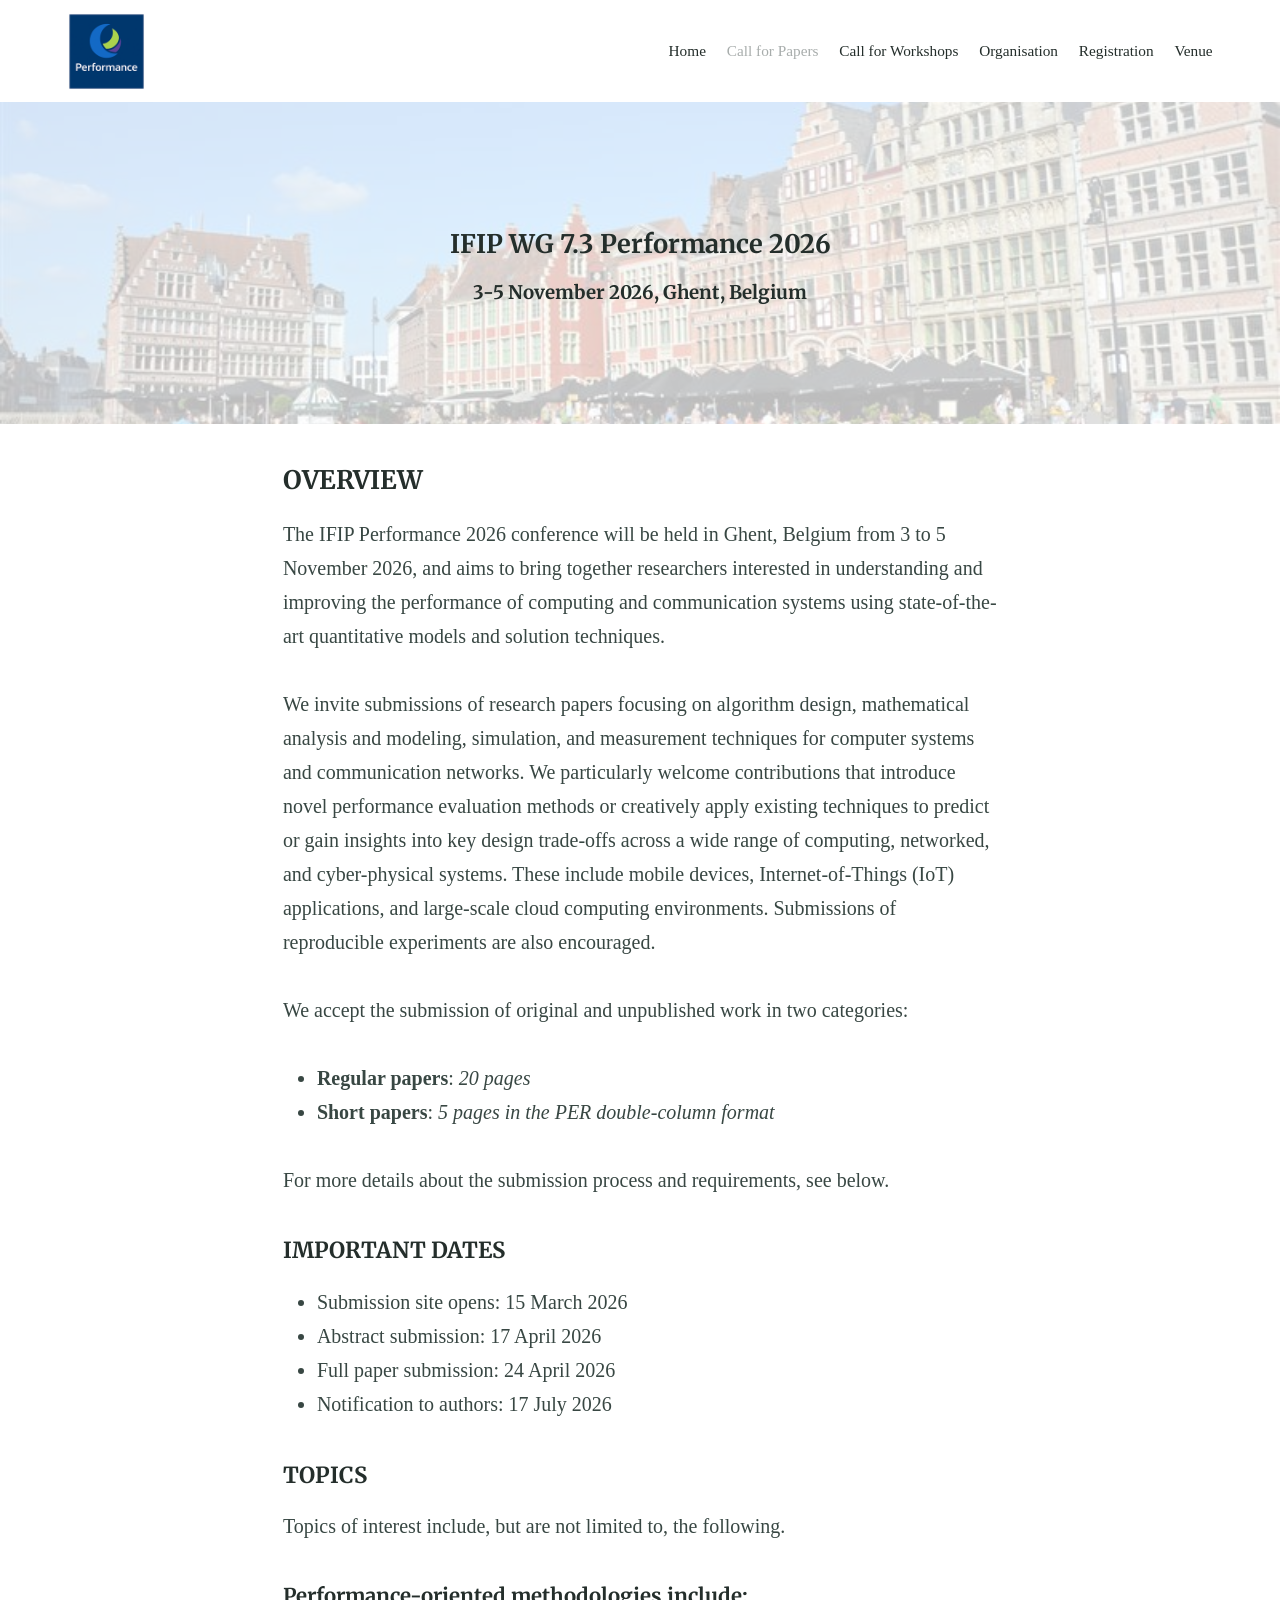
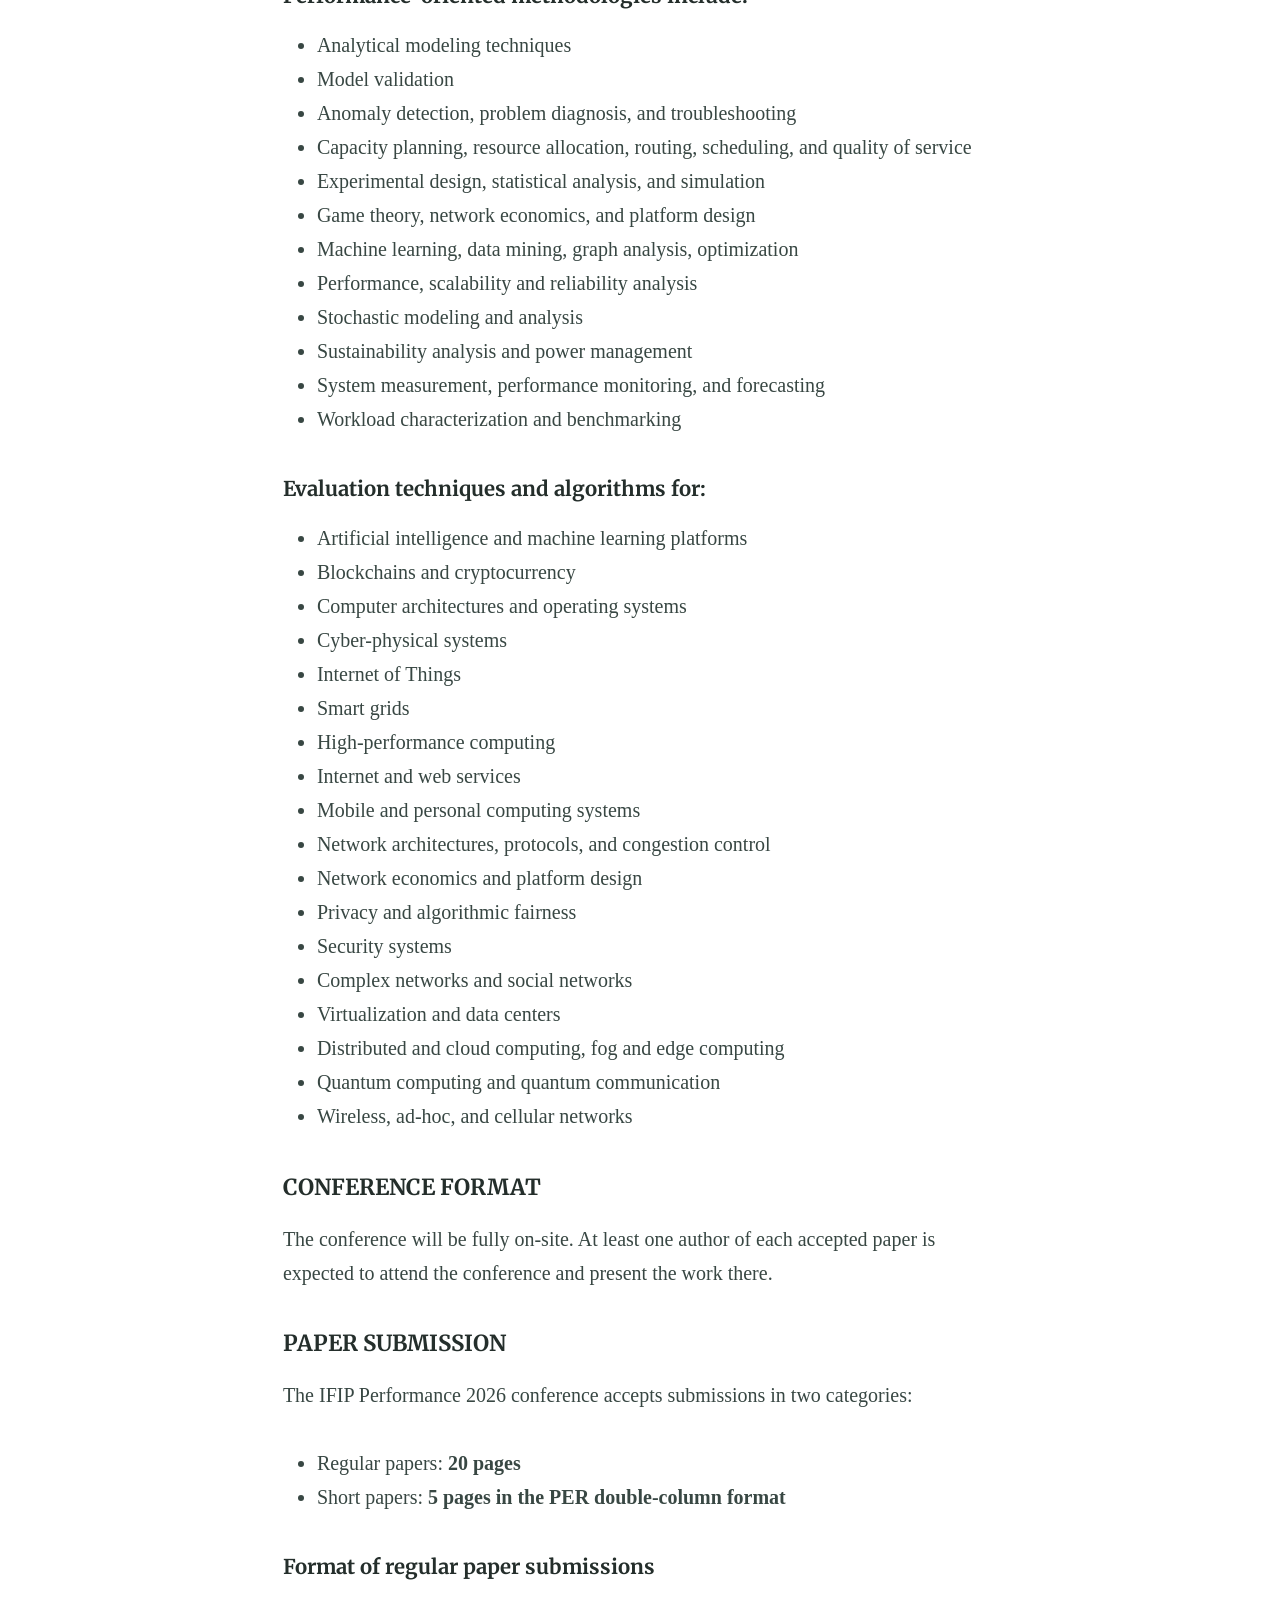
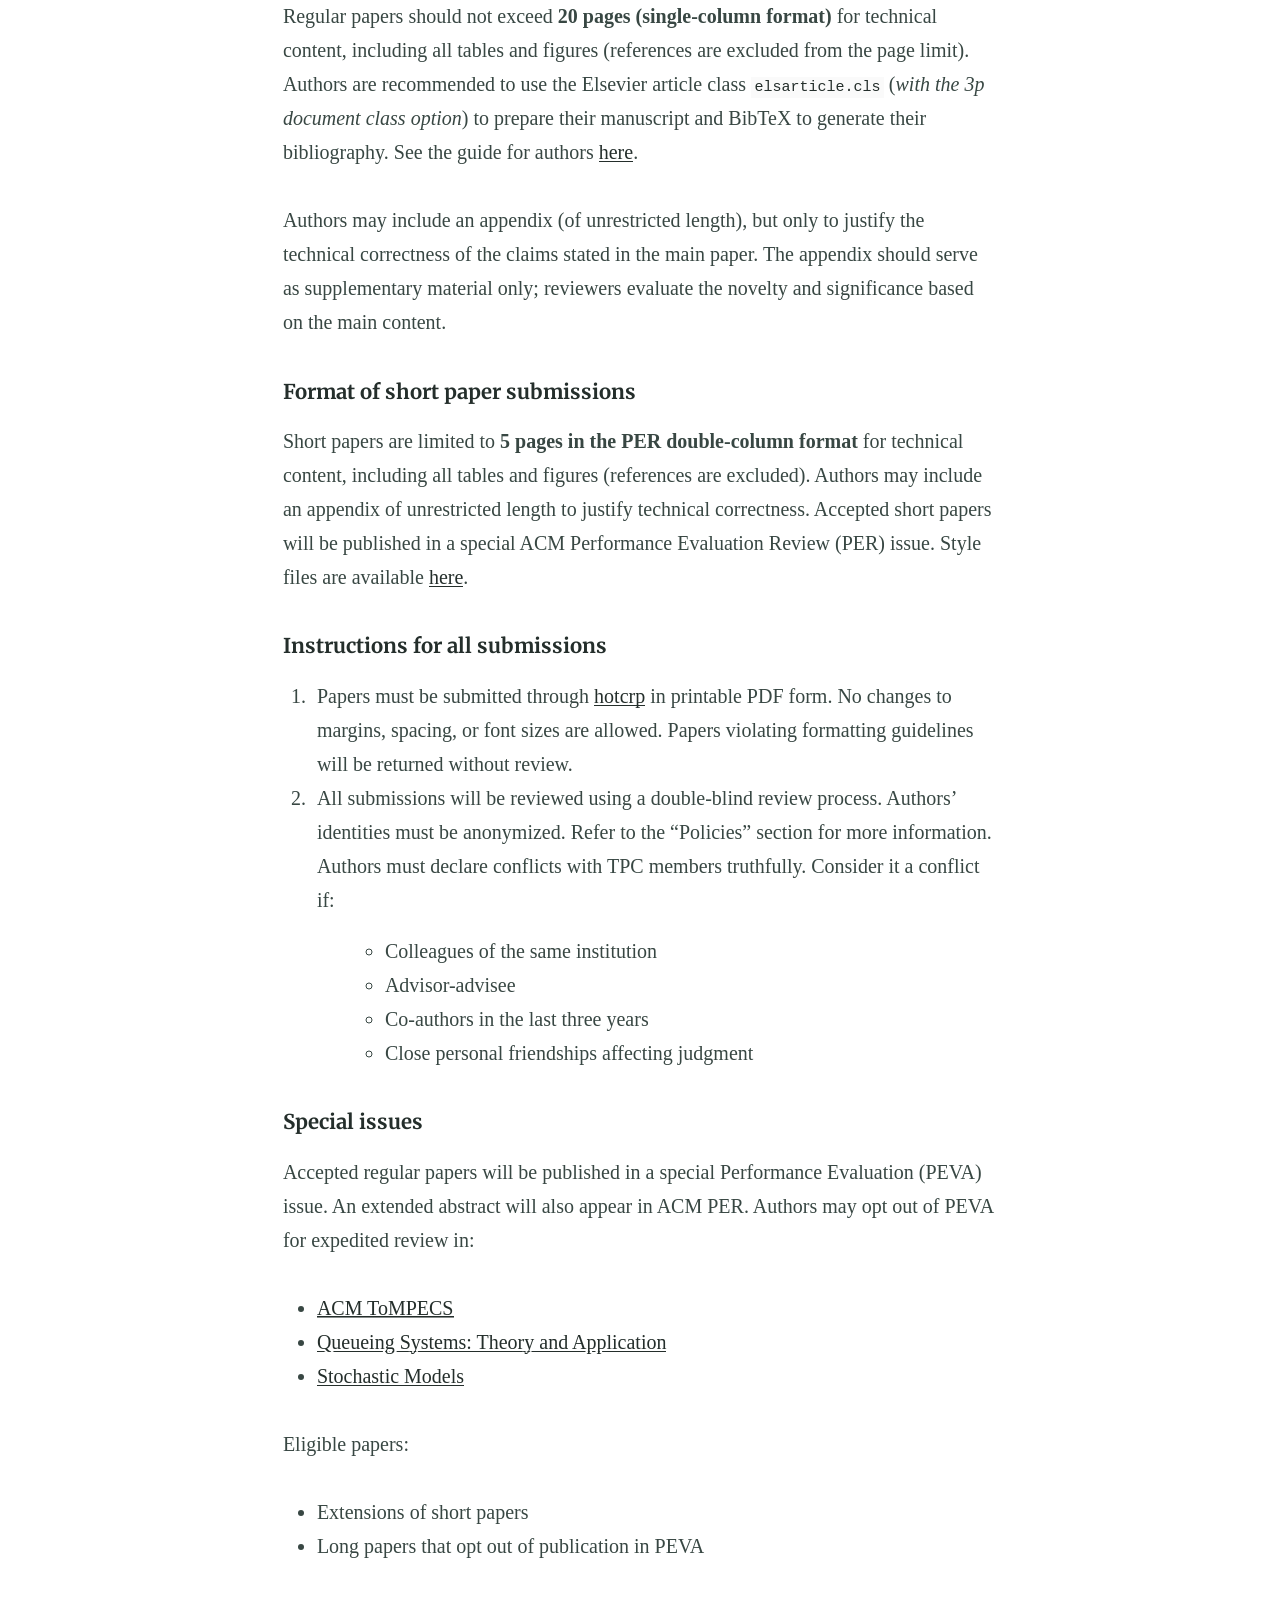
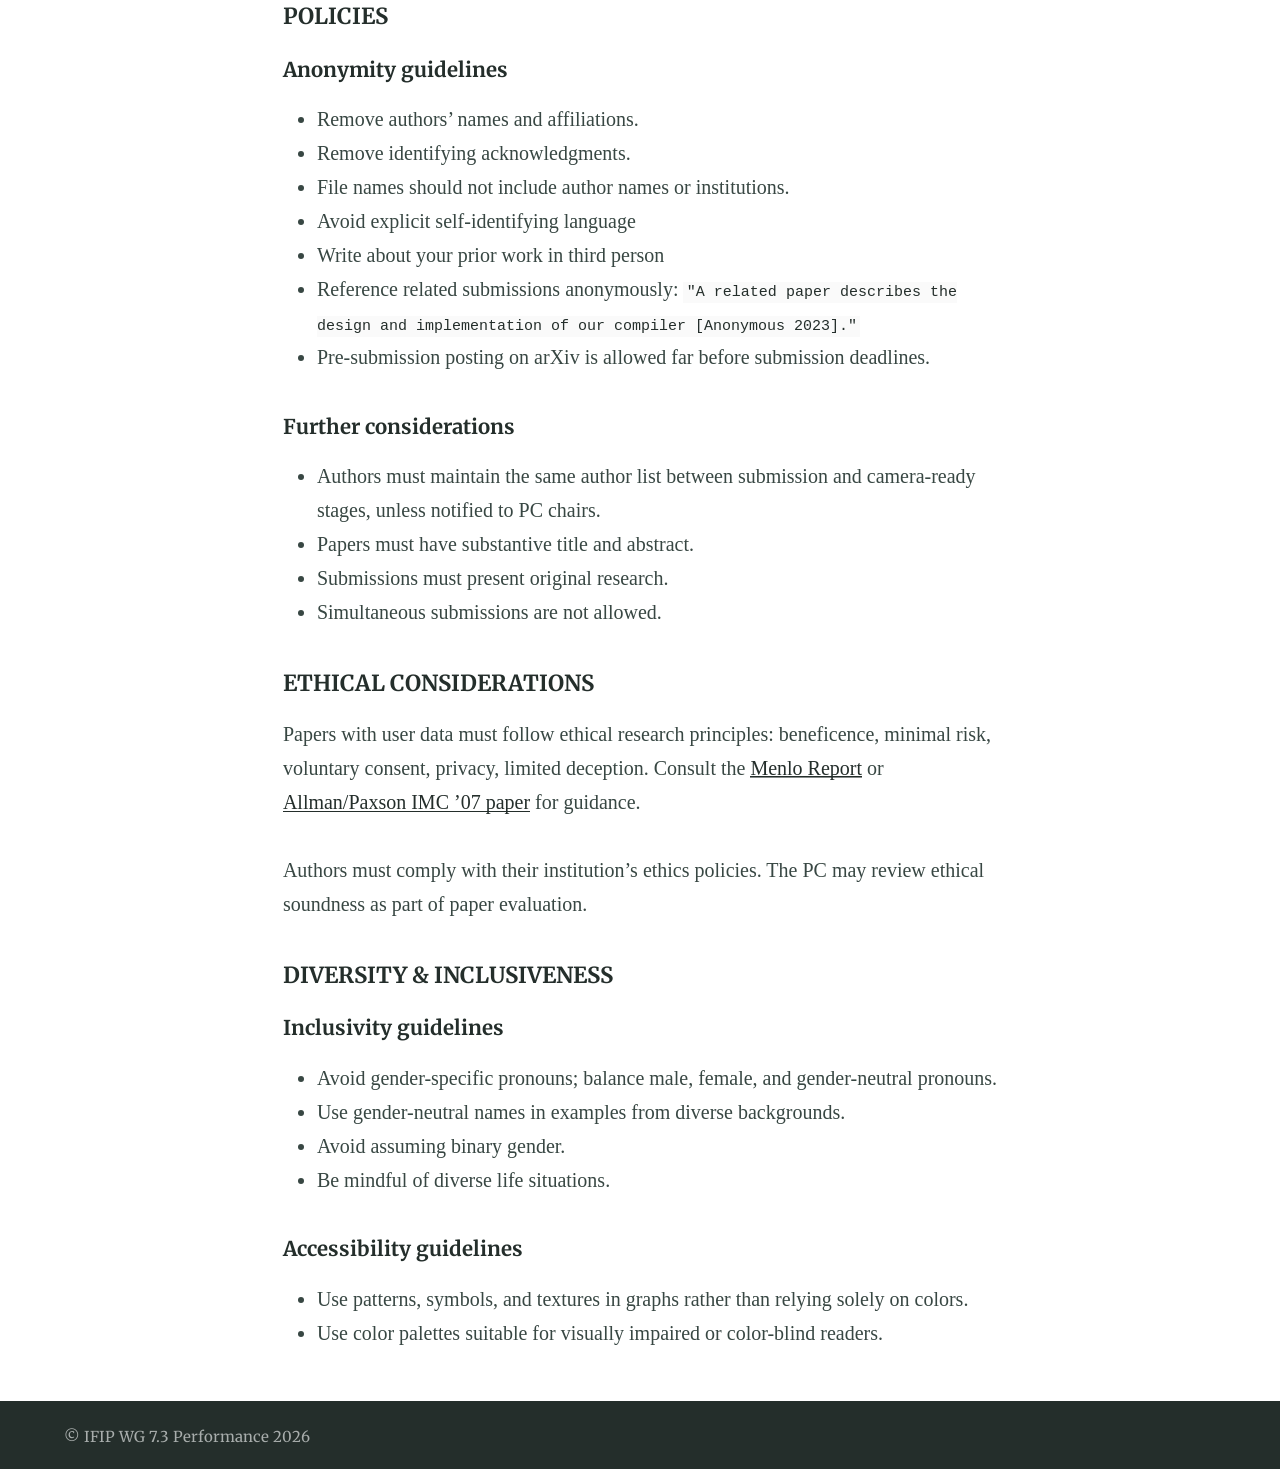
==== call/index.html @ 96c659ed "update" ====
<!DOCTYPE html>
<html lang="en-GB">

<head>
  <meta charset="utf-8">
  <meta name="viewport" content="width=device-width, initial-scale=1">
  <title>Performance 2026</title>
  <meta property="og:title" content="Performance 2026" />
  <meta property="og:locale" content="en-uk" />
  <meta name="description" content="IFIP WG 7.3 Performance is the prime conference for algorithm design, mathematical analysis and modeling, simulation, and measurement techniques for computer systems and communication networks" />
  <meta property="og:description" content="IFIP WG 7.3 Performance is the prime conference for algorithm design, mathematical analysis and modeling, simulation, and measurement techniques for computer systems and communication networks" />
  <link rel="canonical" href="https://performance2026.github.io/" />
  <meta property="og:url" content="https://performance2026.github.io/" />
  <meta property="og:site_name" content="Performance 2026" />
  <meta property="og:image" content='https://performance2026.github.io/icons/performance-512x152.png' />
  <meta property="og:type" content="website" />
  <script type="application/ld+json">
      {
        "@context":"https://schema.org",
        "@type":"WebSite",
        "description":"IFIP WG 7.3 Performance is the prime conference for algorithm design, mathematical analysis and modeling, simulation, and measurement techniques for computer systems and communication networks",
        "headline":"Performance 2026",
        "image":"https:\/\/performance2026.github.io\/icons\/performance-512x152.png",
        "name":"Performance 2026",
        "publisher": {
          "@type":"Organization",
          "logo":{
            "@type":"ImageObject",
            "url":"https:\/\/performance2026.github.io\/icons\/performance-512x152.png"
          }
        },
        "url":"https:\/\/performance2026.github.io\/"
      }
        
    </script>
  <link rel="preconnect" href="https://fonts.gstatic.com" crossorigin />
  <link rel="manifest" href="/manifest.json">
  <meta name="theme-color" content="#242e2b" />
  <link rel="stylesheet" href='https://performance2026.github.io/css/normalize.css'>  
  <link rel="stylesheet" href='https://performance2026.github.io/css/site.css'>
  <link rel="icon" type="image/png" href='https://performance2026.github.io/icons/performance-16x16.png' sizes="16x16">
  <link rel="apple-touch-icon" sizes="16x16" href='https://performance2026.github.io/icons/performance-16x16.png'>
  <link rel="shortcut icon" href='https://performance2026.github.io/icons/performance-512x152.png'>
  <link rel="preload" as="style"
    href="https://fonts.googleapis.com/css2?family=Merriweather:wght@400;700&display=swap" />
  <link href="https://fonts.googleapis.com/css2?family=Merriweather:wght@400;700&display=swap" rel="stylesheet"
    media="print" onload="this.media='all'" />
  <link href='http://fonts.googleapis.com/css?family=Source+Sans+Pro:300|Cantata+One' rel='stylesheet' type='text/css'>  
  <noscript>
    <link href="https://fonts.googleapis.com/css2?family=Merriweather:wght@400;700&display=swap" rel="stylesheet" />
  </noscript>
</head>


<body class="layout-page">
  <header class="header">
    <div class="container">
      <a class="logo" href="/">
        <img src='https://performance2026.github.io/icons/performance-192x192.png' alt="Performance logo" />
      </a>
      <nav class="nav  nav--header">
        <ul class="list  list--nav">
          
          
          
          
          
          <li class="item--nav ">
            <a href="/">Home</a>
          </li>
          
          <li class="item--nav item--current">
            <a href="/call/">Call for Papers</a>
          </li>
          
          <li class="item--nav ">
            <a href="/workshop/">Call for Workshops</a>
          </li>
          
          <li class="item--nav ">
            <a href="/organisation/">Organisation</a>
          </li>
          
          <li class="item--nav ">
            <a href="/registration/">Registration</a>
          </li>
          
          <li class="item--nav ">
            <a href="/venue/">Venue</a>
          </li>
          
        </ul>
        <button class="button  button--nav" aria-label="Menu toggle">
          <svg width="16" height="16" class="icon  icon--nav" role="img" alt="Menu">
            <title>Menu</title>
            <use xlink:href="#nav" fill="currentColor"></use>
          </svg>
        </button>
      </nav>




      <script type="text/javascript">
        
        const navList = document.querySelector('.header .list--nav')
        const button = document.querySelector('.header .button--nav')
        
        const collapseNav = () => {
          if (document.body.clientWidth < 640) {
            navList.style.setProperty('--listHeight', `-${navList.offsetHeight}px`)
          } else {
            navList.removeAttribute('style')
          }
          button.onclick = () => {
            navList.style.setProperty('transition', `margin .1s`)
            if (navList.style.getPropertyValue('--listHeight')) {
              navList.style.removeProperty('--listHeight')
            } else {
              navList.style.setProperty('--listHeight', `-${navList.offsetHeight}px`)
            }
          }
        }
        collapseNav()
        
        window.addEventListener('resize', () => {
          collapseNav()
        })
      </script>

    </div>






    <div class="feature" style='background-image: url(https://performance2026.github.io/img/graslei2.jpg)'>
      <div class="container  typeset">
        <h1>IFIP WG 7.3 Performance 2026 </h1>
        <h4>  3-5 November 2026, Ghent, Belgium</h4>

      </div>
    </div>



  </header>


  <main class="main  container">

    <article class="article  article--page  content  typeset">

      
  <h1 id="overview">OVERVIEW</h1>
<p>The IFIP Performance 2026 conference will be held in Ghent, Belgium from 3 to 5 November 2026, and aims to bring together researchers interested in understanding and improving the performance of computing and communication systems using state-of-the-art quantitative models and solution techniques.</p>
<p>We invite submissions of research papers focusing on algorithm design, mathematical analysis and modeling, simulation, and measurement techniques for computer systems and communication networks. We particularly welcome contributions that introduce novel performance evaluation methods or creatively apply existing techniques to predict or gain insights into key design trade-offs across a wide range of computing, networked, and cyber-physical systems. These include mobile devices, Internet-of-Things (IoT) applications, and large-scale cloud computing environments. Submissions of reproducible experiments are also encouraged.</p>
<p>We accept the submission of original and unpublished work in two categories:</p>
<ul>
<li><strong>Regular papers</strong>: <em>20 pages</em></li>
<li><strong>Short papers</strong>: <em>5 pages in the PER double-column format</em></li>
</ul>
<p>For more details about the submission process and requirements, see below.</p>
<h2 id="important-dates">IMPORTANT DATES</h2>
<ul>
<li>Submission site opens: 15 March 2026</li>
<li>Abstract submission: 17 April 2026</li>
<li>Full paper submission: 24 April 2026</li>
<li>Notification to authors: 17 July 2026</li>
</ul>
<h2 id="topics">TOPICS</h2>
<p>Topics of interest include, but are not limited to, the following.</p>
<h3 id="performance-oriented-methodologies-include">Performance-oriented methodologies include:</h3>
<ul>
<li>Analytical modeling techniques</li>
<li>Model validation</li>
<li>Anomaly detection, problem diagnosis, and troubleshooting</li>
<li>Capacity planning, resource allocation, routing, scheduling, and quality of service</li>
<li>Experimental design, statistical analysis, and simulation</li>
<li>Game theory, network economics, and platform design</li>
<li>Machine learning, data mining, graph analysis, optimization</li>
<li>Performance, scalability and reliability analysis</li>
<li>Stochastic modeling and analysis</li>
<li>Sustainability analysis and power management</li>
<li>System measurement, performance monitoring, and forecasting</li>
<li>Workload characterization and benchmarking</li>
</ul>
<h3 id="evaluation-techniques-and-algorithms-for">Evaluation techniques and algorithms for:</h3>
<ul>
<li>Artificial intelligence and machine learning platforms</li>
<li>Blockchains and cryptocurrency</li>
<li>Computer architectures and operating systems</li>
<li>Cyber-physical systems</li>
<li>Internet of Things</li>
<li>Smart grids</li>
<li>High-performance computing</li>
<li>Internet and web services</li>
<li>Mobile and personal computing systems</li>
<li>Network architectures, protocols, and congestion control</li>
<li>Network economics and platform design</li>
<li>Privacy and algorithmic fairness</li>
<li>Security systems</li>
<li>Complex networks and social networks</li>
<li>Virtualization and data centers</li>
<li>Distributed and cloud computing, fog and edge computing</li>
<li>Quantum computing and quantum communication</li>
<li>Wireless, ad-hoc, and cellular networks</li>
</ul>
<h2 id="conference-format">CONFERENCE FORMAT</h2>
<p>The conference will be fully on-site. At least one author of each accepted paper is expected to attend the conference and present the work there.</p>
<h2 id="paper-submission">PAPER SUBMISSION</h2>
<p>The IFIP Performance 2026 conference accepts submissions in two categories:</p>
<ul>
<li>Regular papers: <strong>20 pages</strong></li>
<li>Short papers: <strong>5 pages in the PER double-column format</strong></li>
</ul>
<h3 id="format-of-regular-paper-submissions">Format of regular paper submissions</h3>
<p>Regular papers should not exceed <strong>20 pages (single-column format)</strong> for technical content, including all tables and figures (references are excluded from the page limit). Authors are recommended to use the Elsevier article class <code>elsarticle.cls</code> (<em>with the 3p document class option</em>) to prepare their manuscript and BibTeX to generate their bibliography. See the guide for authors <a href="https://www.elsevier.com/researcher/author/policies-and-guidelines/latex-instructions">here</a>.</p>
<p>Authors may include an appendix (of unrestricted length), but only to justify the technical correctness of the claims stated in the main paper. The appendix should serve as supplementary material only; reviewers evaluate the novelty and significance based on the main content.</p>
<h3 id="format-of-short-paper-submissions">Format of short paper submissions</h3>
<p>Short papers are limited to <strong>5 pages in the  PER double-column format</strong> for technical content, including all tables and figures (references are excluded). Authors may include an appendix of unrestricted length to justify technical correctness. Accepted short papers will be published in a special ACM Performance Evaluation Review (PER) issue. Style files are available <a href="https://drive.google.com/file/d/1lnVMUWGfowyNFfPBKDev4hNnFmGjAZr3/view?usp=sharing">here</a>.</p>
<h3 id="instructions-for-all-submissions">Instructions for all submissions</h3>
<ol>
<li>
<p>Papers must be submitted through <a href="https://performance2026.hotcrp.com">hotcrp</a> in printable PDF form. No changes to margins, spacing, or font sizes are allowed. Papers violating formatting guidelines will be returned without review.</p>
</li>
<li>
<p>All submissions will be reviewed using a double-blind review process. Authors’ identities must be anonymized. Refer to the “Policies” section for more information.</p>
<p>Authors must declare conflicts with TPC members truthfully. Consider it a conflict if:</p>
<ul>
<li>Colleagues of the same institution</li>
<li>Advisor-advisee</li>
<li>Co-authors in the last three years</li>
<li>Close personal friendships affecting judgment</li>
</ul>
</li>
</ol>
<h3 id="special-issues">Special issues</h3>
<p>Accepted regular papers will be published in a special Performance Evaluation (PEVA) issue. An extended abstract will also appear in ACM PER. Authors may opt out of PEVA for expedited review in:</p>
<ul>
<li><a href="https://tompecs.acm.org/">ACM ToMPECS</a></li>
<li><a href="https://link.springer.com/journal/11134">Queueing Systems: Theory and Application</a></li>
<li><a href="https://www.tandfonline.com/toc/lstm20/current">Stochastic Models</a></li>
</ul>
<p>Eligible papers:</p>
<ul>
<li>Extensions of short papers</li>
<li>Long papers that opt out of publication in PEVA</li>
</ul>
<h2 id="policies">POLICIES</h2>
<h3 id="anonymity-guidelines">Anonymity guidelines</h3>
<ul>
<li>Remove authors’ names and affiliations.</li>
<li>Remove identifying acknowledgments.</li>
<li>File names should not include author names or institutions.</li>
<li>Avoid explicit self-identifying language</li>
<li>Write about your prior work in third person</li>
<li>Reference related submissions anonymously: <code>&quot;A related paper describes the design and implementation of our compiler [Anonymous 2023].&quot;</code></li>
<li>Pre-submission posting on arXiv is allowed far before submission deadlines.</li>
</ul>
<h3 id="further-considerations">Further considerations</h3>
<ul>
<li>Authors must maintain the same author list between submission and camera-ready stages, unless notified to PC chairs.</li>
<li>Papers must have substantive title and abstract.</li>
<li>Submissions must present original research.</li>
<li>Simultaneous submissions are not allowed.</li>
</ul>
<h2 id="ethical-considerations">ETHICAL CONSIDERATIONS</h2>
<p>Papers with user data must follow ethical research principles: beneficence, minimal risk, voluntary consent, privacy, limited deception. Consult the <a href="https://www.caida.org/publications/papers/2012/menlo_report_actual_formatted/">Menlo Report</a> or <a href="http://conferences.sigcomm.org/imc/2007/papers/imc76.pdf">Allman/Paxson IMC ’07 paper</a> for guidance.</p>
<p>Authors must comply with their institution’s ethics policies. The PC may review ethical soundness as part of paper evaluation.</p>
<h2 id="diversity--inclusiveness">DIVERSITY &amp; INCLUSIVENESS</h2>
<h3 id="inclusivity-guidelines">Inclusivity guidelines</h3>
<ul>
<li>Avoid gender-specific pronouns; balance male, female, and gender-neutral pronouns.</li>
<li>Use gender-neutral names in examples from diverse backgrounds.</li>
<li>Avoid assuming binary gender.</li>
<li>Be mindful of diverse life situations.</li>
</ul>
<h3 id="accessibility-guidelines">Accessibility guidelines</h3>
<ul>
<li>Use patterns, symbols, and textures in graphs rather than relying solely on colors.</li>
<li>Use color palettes suitable for visually impaired or color-blind readers.</li>
</ul>



    </article>

  </main>

  <footer class="footer">
    <div class="container">
      <div class="copyright  typeset">
        <small class="small">&copy; IFIP WG 7.3 Performance 2026</small>
      </div>  
    </div>
  </footer>

  <script type="text/javascript">
      (() => {
        const registerServiceWorker = () => {
          if (!navigator.serviceWorker) {
            return;
          }

          navigator.serviceWorker
            .register("https://performance2026.github.io/js/sw.js")
            .then(registration => {
              console.log("Service Worker: registered");
            })
            .catch(err => {
              console.log("Service Worker: registration failed ", err);
            });
        };

        registerServiceWorker();
      })();
  </script>

</body>
<svg>
<symbol id="nav" viewBox="0 0 16 11"><path d="M0 12h16v-2H0v2zm0-5h16V5H0v2zm0-7v2h16V0H0z"/></symbol>
</svg>
</html>
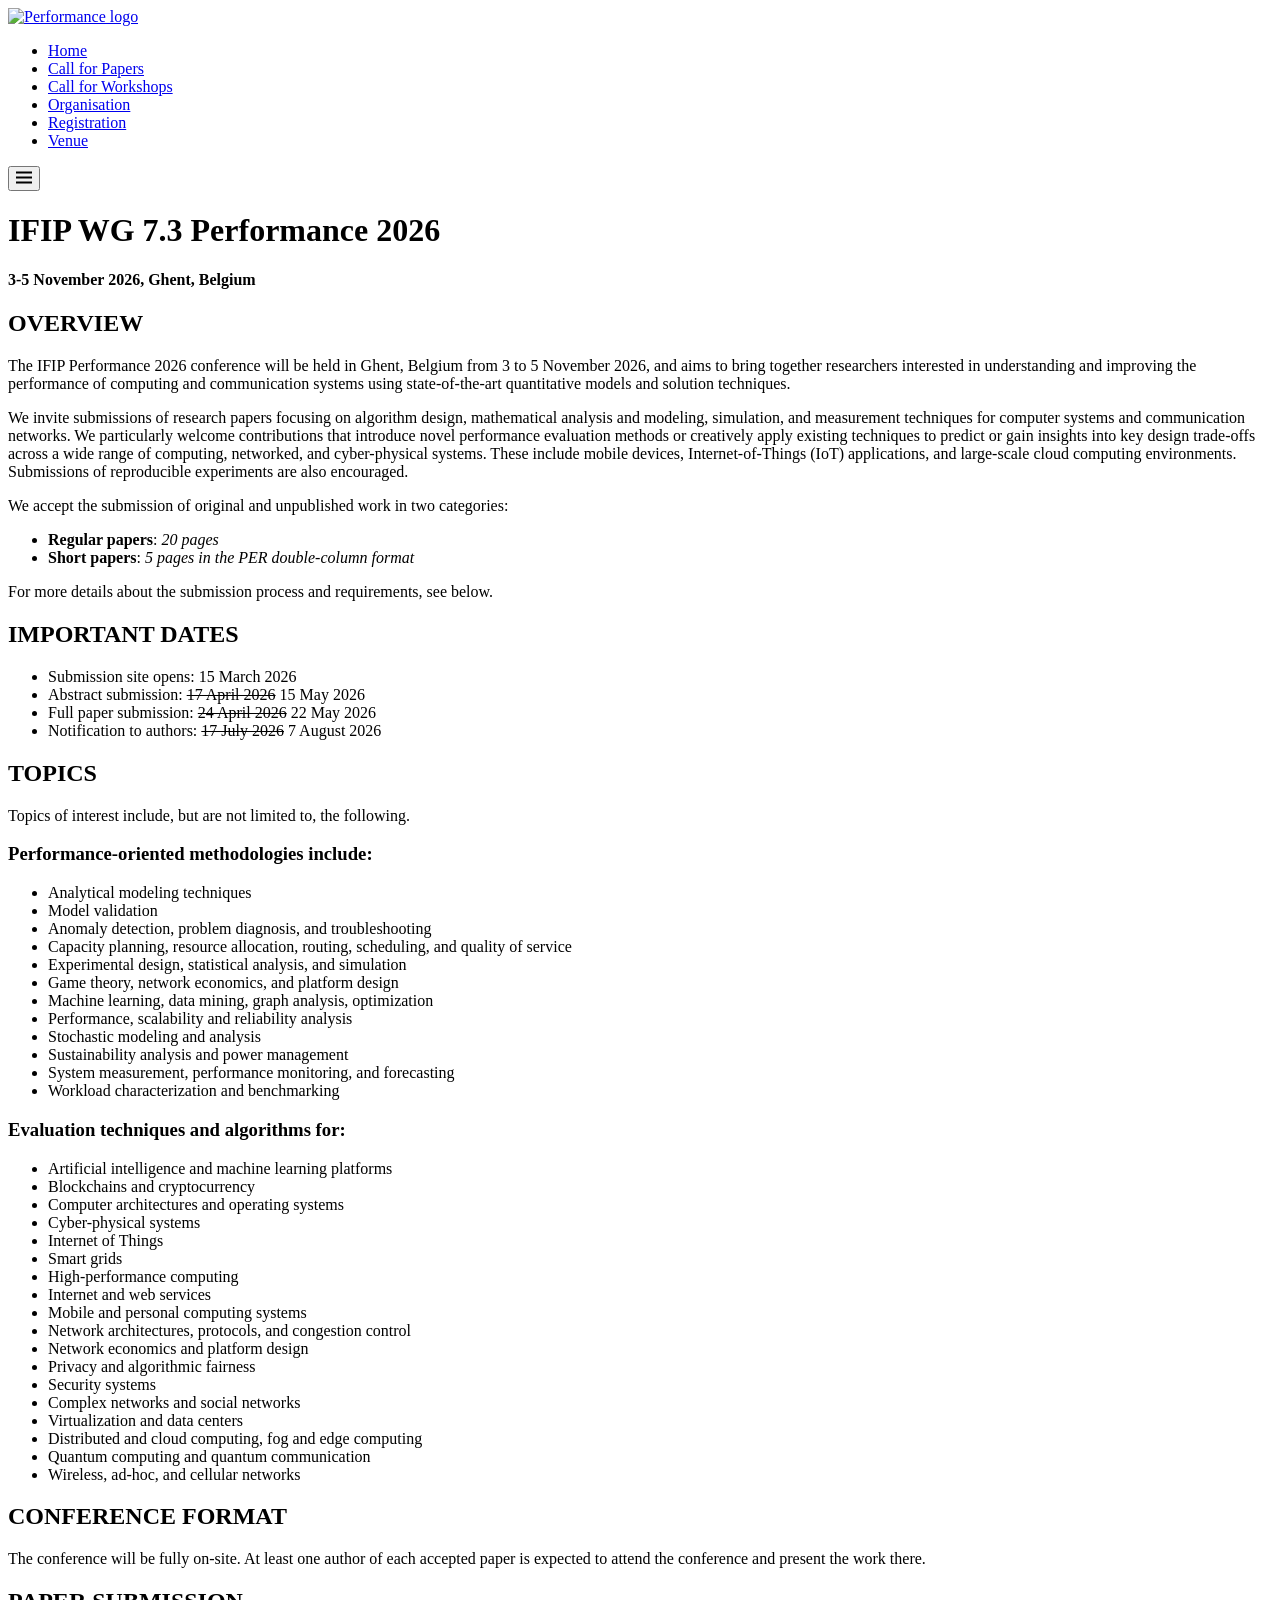
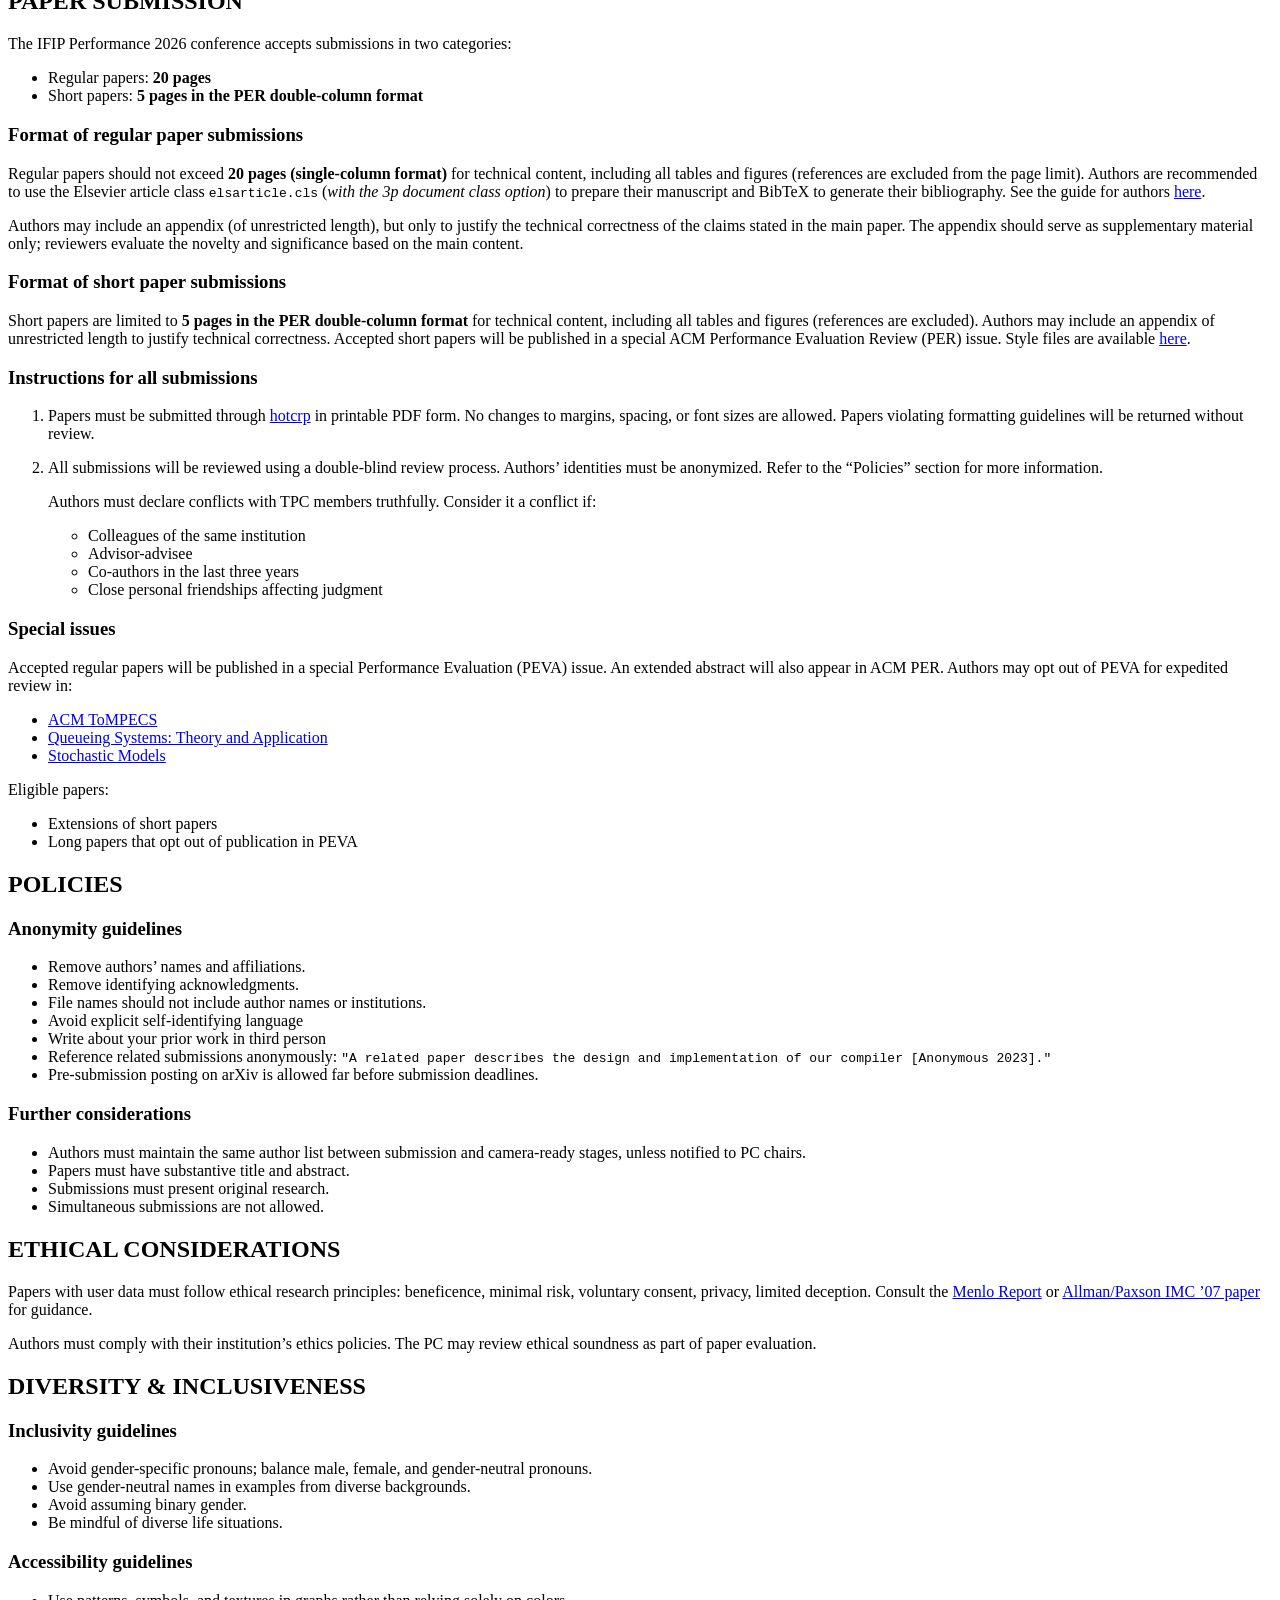
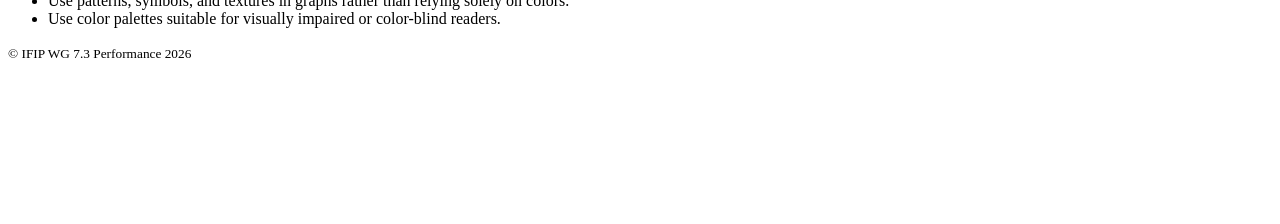
==== commit 08c58f06: "=New deadline" ====
--- a/call/index.html
+++ b/call/index.html
@@ -1,7 +1,7 @@
 <!DOCTYPE html>
 <html lang="en-GB">
 
-<head>
+<head><script src="/livereload.js?mindelay=10&amp;v=2&amp;port=1313&amp;path=livereload" data-no-instant defer></script>
   <meta charset="utf-8">
   <meta name="viewport" content="width=device-width, initial-scale=1">
   <title>Performance 2026</title>
@@ -9,10 +9,10 @@
   <meta property="og:locale" content="en-uk" />
   <meta name="description" content="IFIP WG 7.3 Performance is the prime conference for algorithm design, mathematical analysis and modeling, simulation, and measurement techniques for computer systems and communication networks" />
   <meta property="og:description" content="IFIP WG 7.3 Performance is the prime conference for algorithm design, mathematical analysis and modeling, simulation, and measurement techniques for computer systems and communication networks" />
-  <link rel="canonical" href="https://performance2026.github.io/" />
-  <meta property="og:url" content="https://performance2026.github.io/" />
+  <link rel="canonical" href="http://localhost:1313/" />
+  <meta property="og:url" content="http://localhost:1313/" />
   <meta property="og:site_name" content="Performance 2026" />
-  <meta property="og:image" content='https://performance2026.github.io/icons/performance-512x152.png' />
+  <meta property="og:image" content='http://localhost:1313/icons/performance-512x152.png' />
   <meta property="og:type" content="website" />
   <script type="application/ld+json">
       {
@@ -20,27 +20,27 @@
         "@type":"WebSite",
         "description":"IFIP WG 7.3 Performance is the prime conference for algorithm design, mathematical analysis and modeling, simulation, and measurement techniques for computer systems and communication networks",
         "headline":"Performance 2026",
-        "image":"https:\/\/performance2026.github.io\/icons\/performance-512x152.png",
+        "image":"http:\/\/localhost:1313\/icons\/performance-512x152.png",
         "name":"Performance 2026",
         "publisher": {
           "@type":"Organization",
           "logo":{
             "@type":"ImageObject",
-            "url":"https:\/\/performance2026.github.io\/icons\/performance-512x152.png"
+            "url":"http:\/\/localhost:1313\/icons\/performance-512x152.png"
           }
         },
-        "url":"https:\/\/performance2026.github.io\/"
+        "url":"http:\/\/localhost:1313\/"
       }
         
     </script>
   <link rel="preconnect" href="https://fonts.gstatic.com" crossorigin />
   <link rel="manifest" href="/manifest.json">
   <meta name="theme-color" content="#242e2b" />
-  <link rel="stylesheet" href='https://performance2026.github.io/css/normalize.css'>  
-  <link rel="stylesheet" href='https://performance2026.github.io/css/site.css'>
-  <link rel="icon" type="image/png" href='https://performance2026.github.io/icons/performance-16x16.png' sizes="16x16">
-  <link rel="apple-touch-icon" sizes="16x16" href='https://performance2026.github.io/icons/performance-16x16.png'>
-  <link rel="shortcut icon" href='https://performance2026.github.io/icons/performance-512x152.png'>
+  <link rel="stylesheet" href='http://localhost:1313/css/normalize.css'>  
+  <link rel="stylesheet" href='http://localhost:1313/css/site.css'>
+  <link rel="icon" type="image/png" href='http://localhost:1313/icons/performance-16x16.png' sizes="16x16">
+  <link rel="apple-touch-icon" sizes="16x16" href='http://localhost:1313/icons/performance-16x16.png'>
+  <link rel="shortcut icon" href='http://localhost:1313/icons/performance-512x152.png'>
   <link rel="preload" as="style"
     href="https://fonts.googleapis.com/css2?family=Merriweather:wght@400;700&display=swap" />
   <link href="https://fonts.googleapis.com/css2?family=Merriweather:wght@400;700&display=swap" rel="stylesheet"
@@ -56,7 +56,7 @@
   <header class="header">
     <div class="container">
       <a class="logo" href="/">
-        <img src='https://performance2026.github.io/icons/performance-192x192.png' alt="Performance logo" />
+        <img src='http://localhost:1313/icons/performance-192x192.png' alt="Performance logo" />
       </a>
       <nav class="nav  nav--header">
         <ul class="list  list--nav">
@@ -135,7 +135,7 @@
 
 
 
-    <div class="feature" style='background-image: url(https://performance2026.github.io/img/graslei2.jpg)'>
+    <div class="feature" style='background-image: url(http://localhost:1313/img/graslei2.jpg)'>
       <div class="container  typeset">
         <h1>IFIP WG 7.3 Performance 2026 </h1>
         <h4>  3-5 November 2026, Ghent, Belgium</h4>
@@ -165,9 +165,9 @@
 <h2 id="important-dates">IMPORTANT DATES</h2>
 <ul>
 <li>Submission site opens: 15 March 2026</li>
-<li>Abstract submission: 17 April 2026</li>
-<li>Full paper submission: 24 April 2026</li>
-<li>Notification to authors: 17 July 2026</li>
+<li>Abstract submission: <del>17 April 2026</del> 15 May 2026</li>
+<li>Full paper submission: <del>24 April 2026</del> 22 May 2026</li>
+<li>Notification to authors: <del>17 July 2026</del> 7 August 2026</li>
 </ul>
 <h2 id="topics">TOPICS</h2>
 <p>Topics of interest include, but are not limited to, the following.</p>
@@ -305,7 +305,7 @@
           }
 
           navigator.serviceWorker
-            .register("https://performance2026.github.io/js/sw.js")
+            .register("http://localhost:1313/js/sw.js")
             .then(registration => {
               console.log("Service Worker: registered");
             })
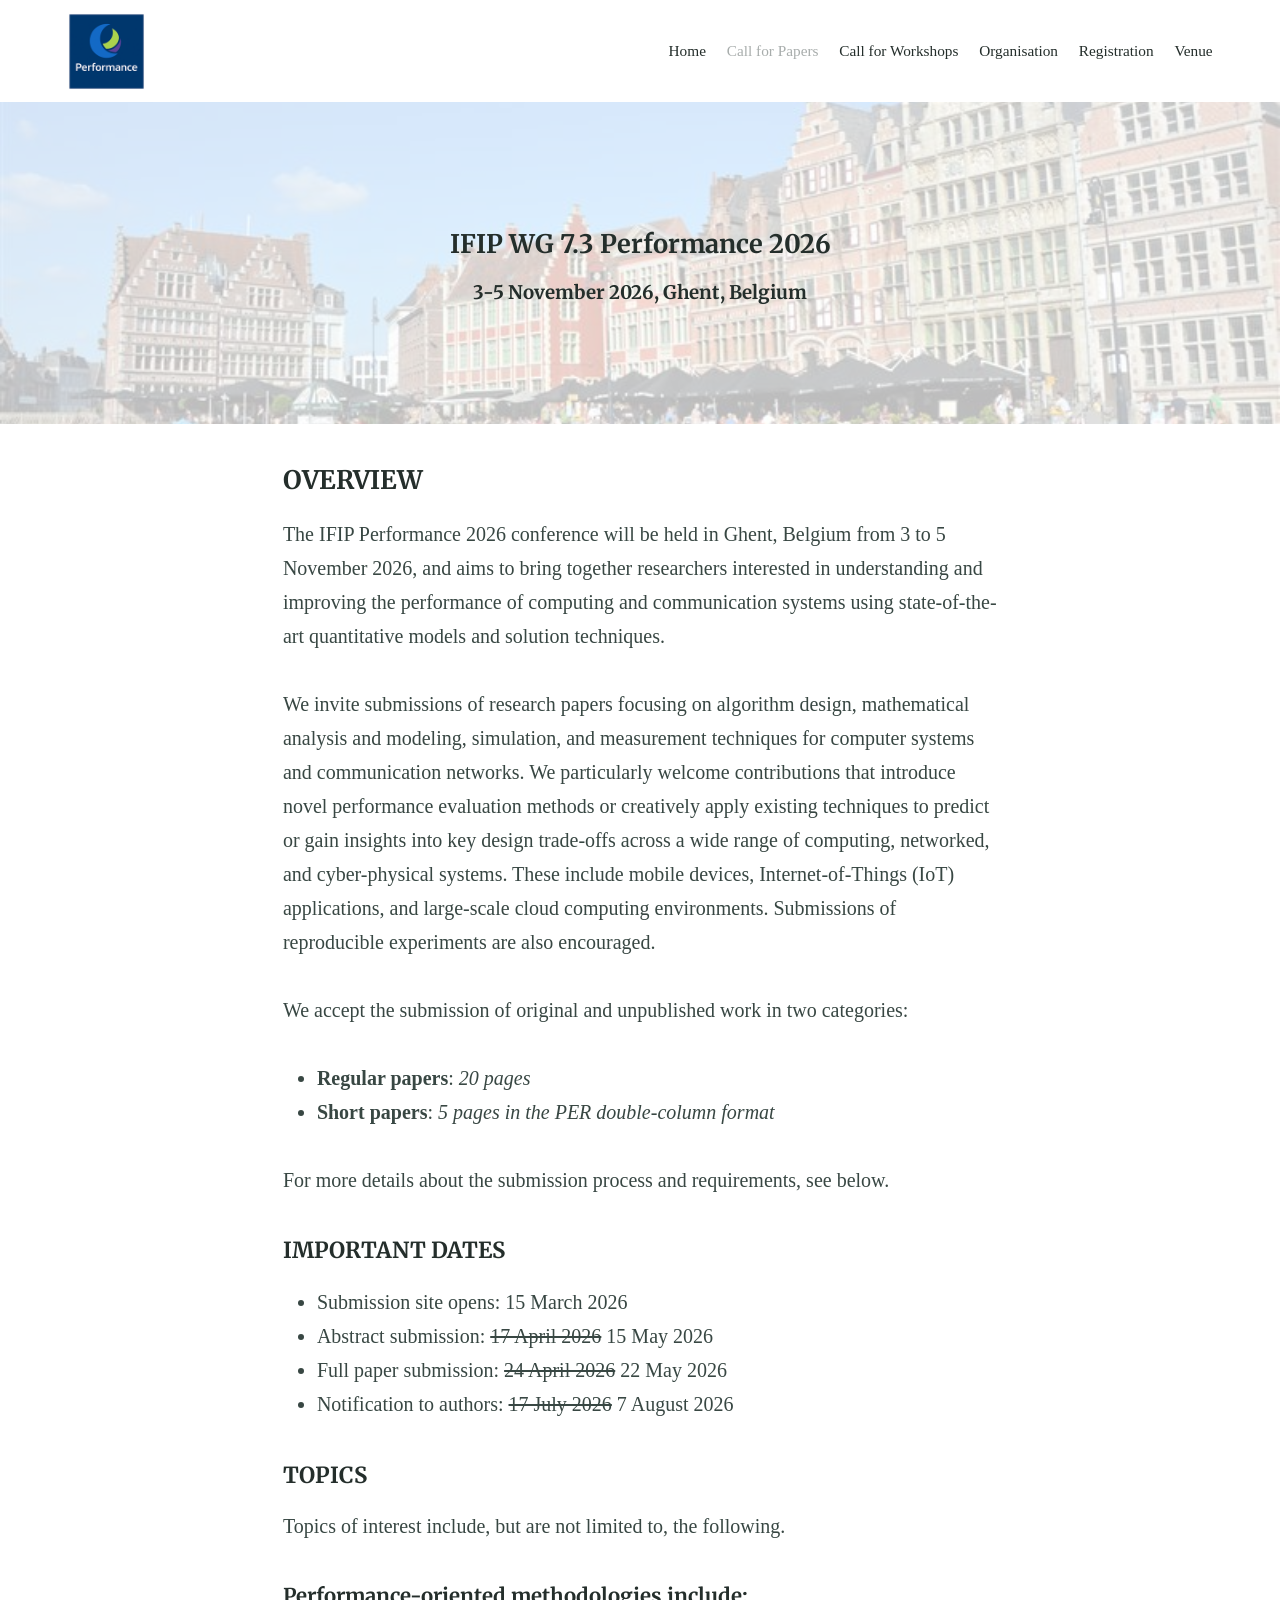
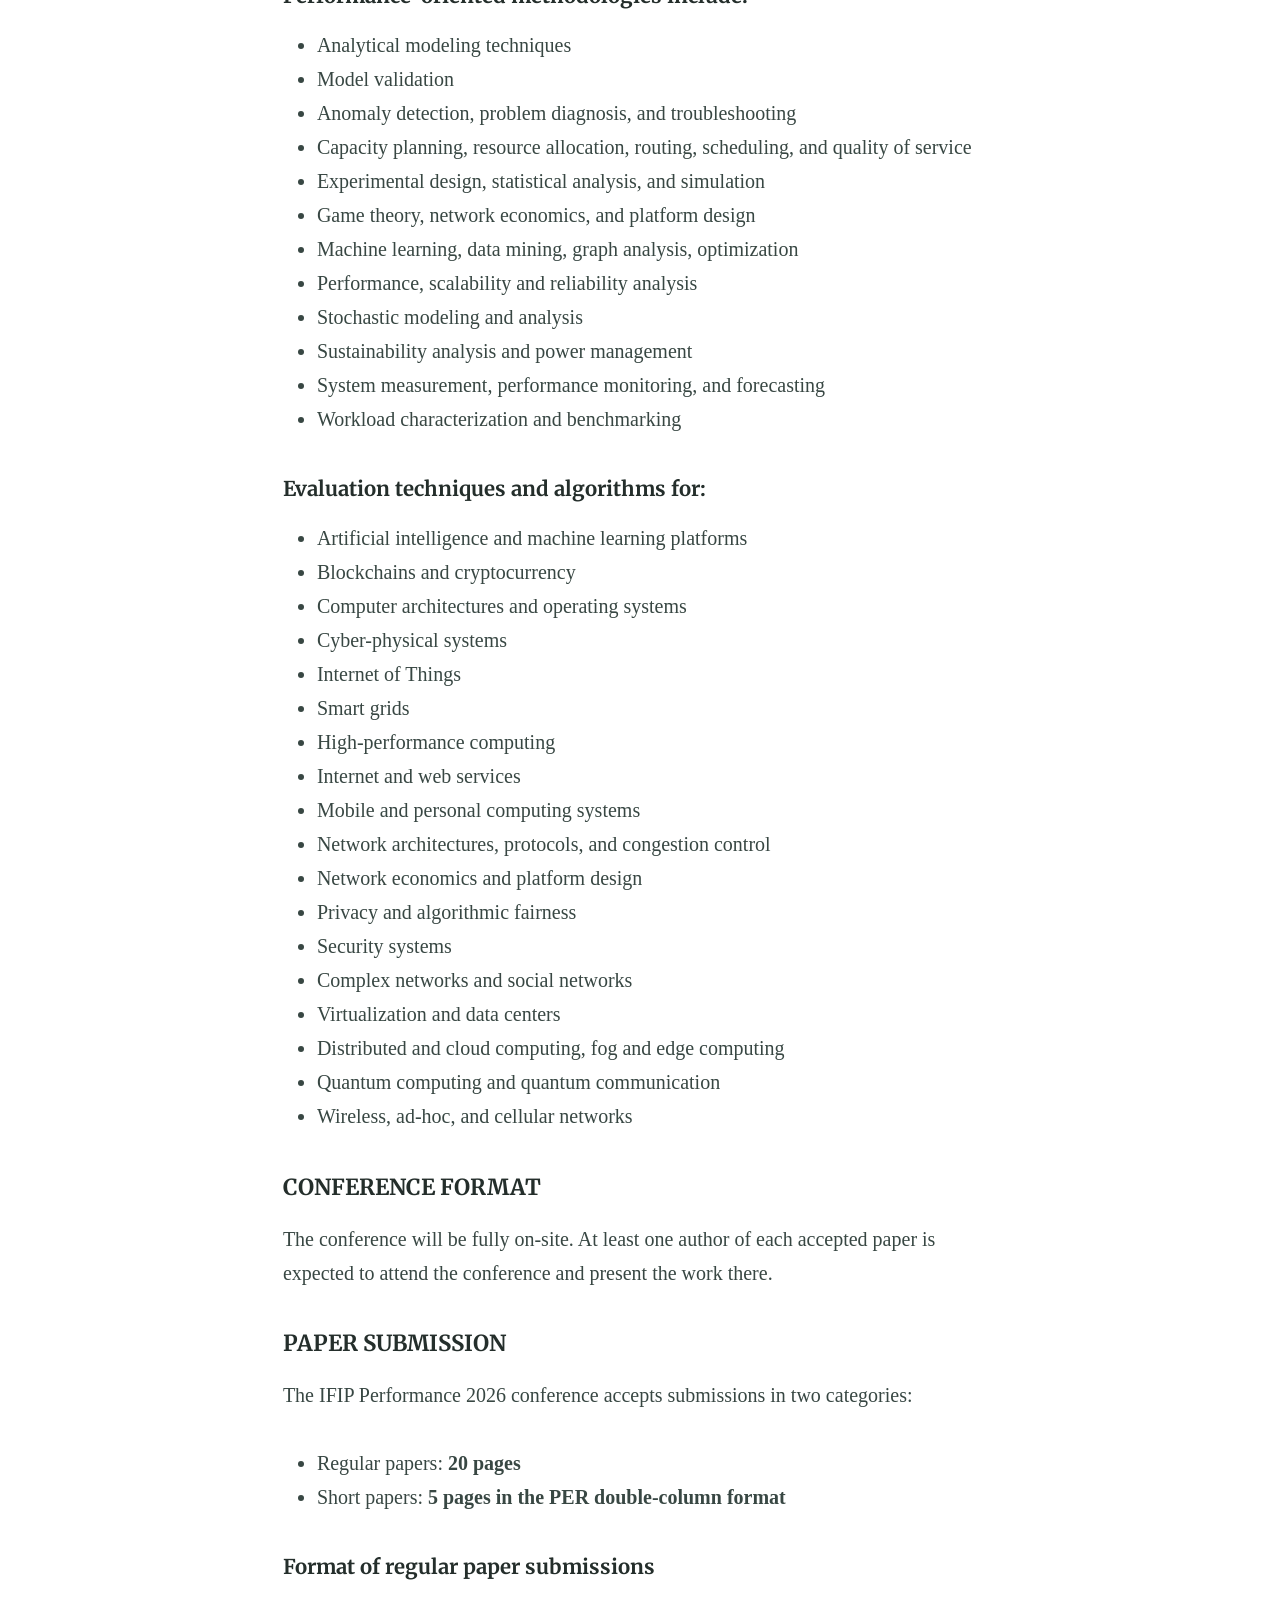
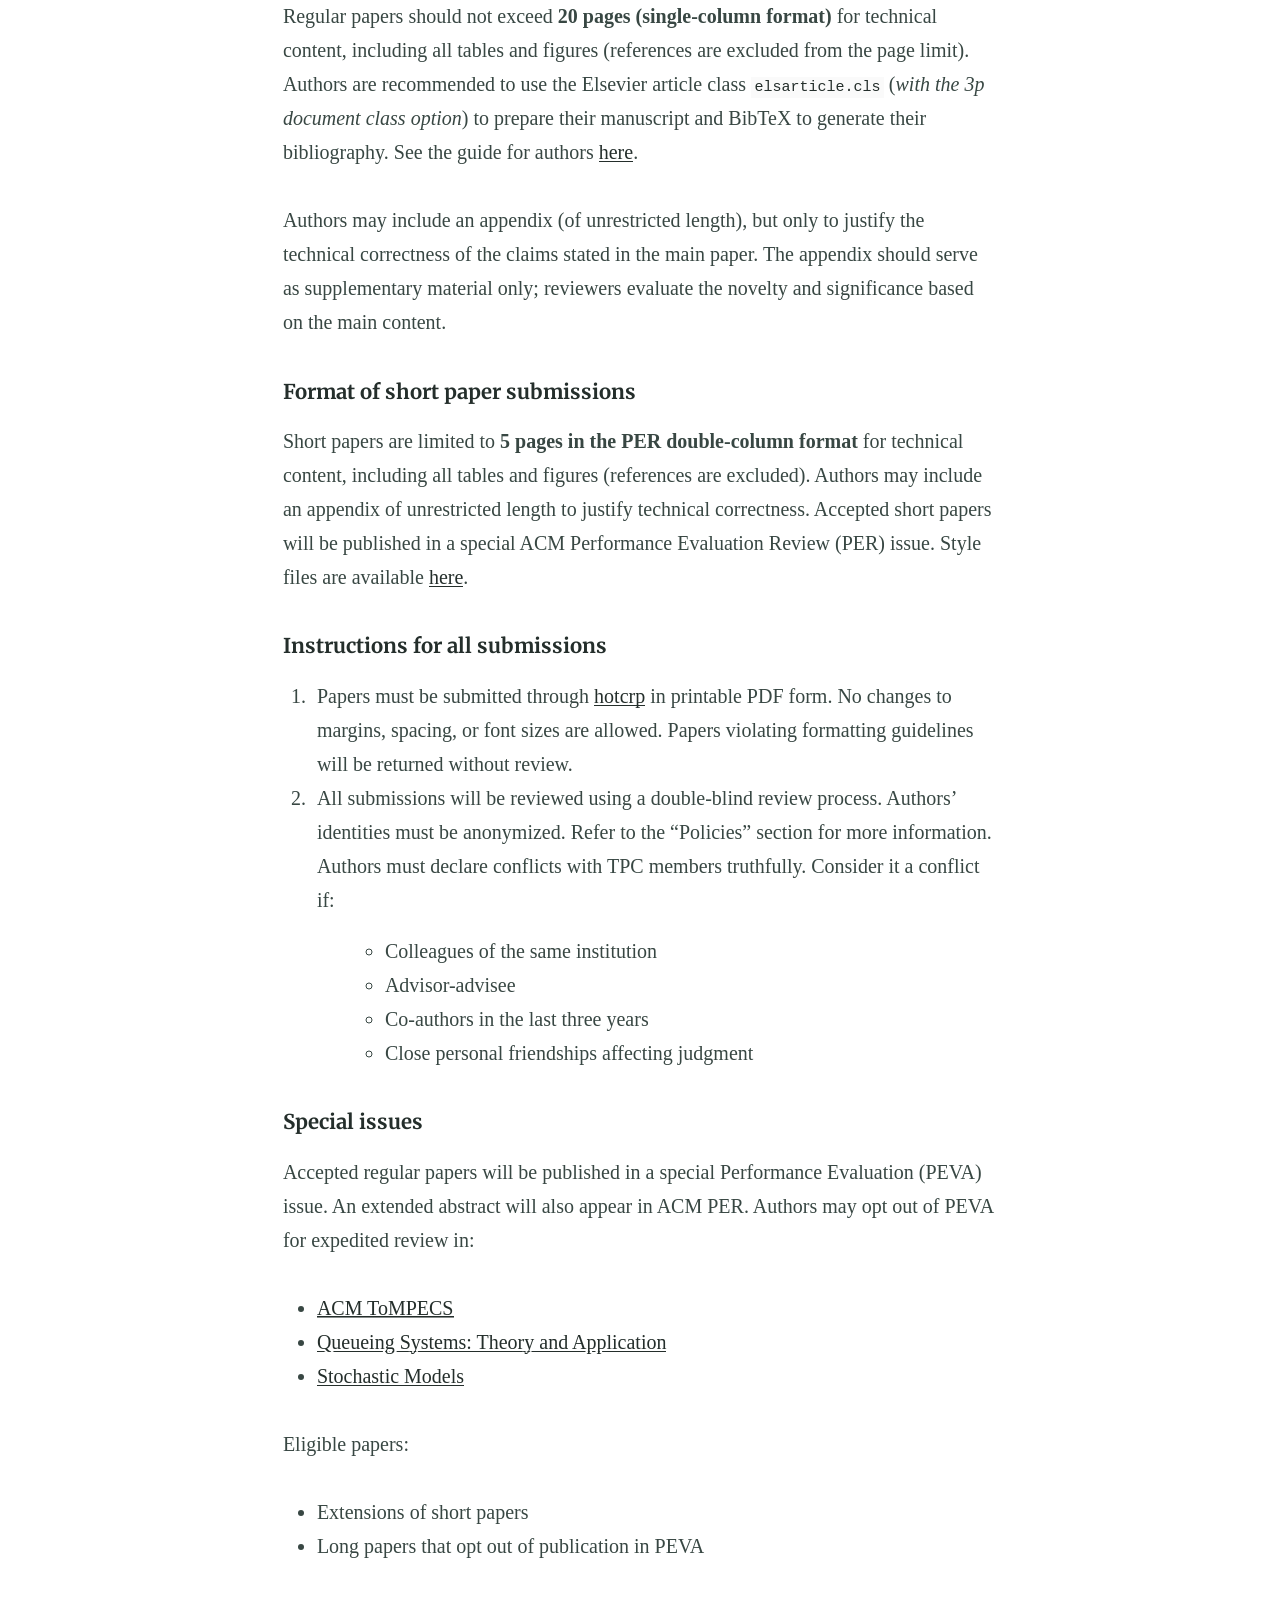
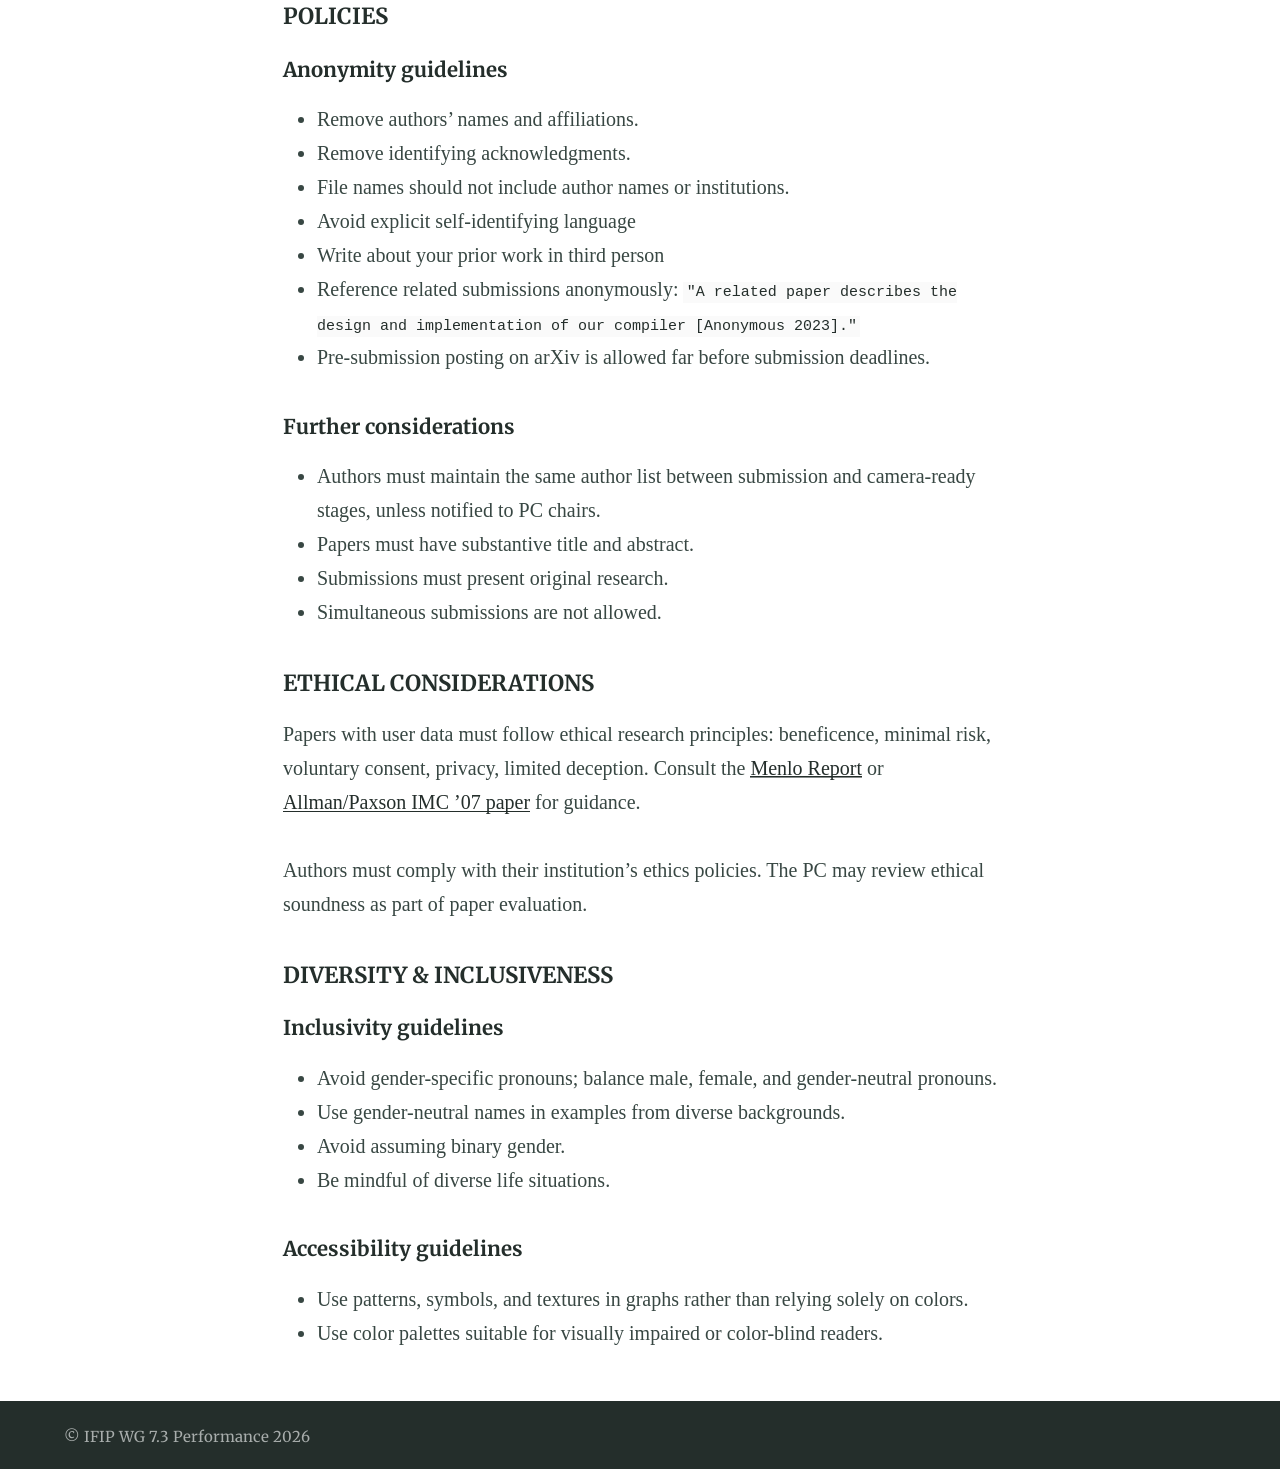
==== commit 8e325fe3: "=New deadline" ====
--- a/call/index.html
+++ b/call/index.html
@@ -1,7 +1,7 @@
 <!DOCTYPE html>
 <html lang="en-GB">
 
-<head><script src="/livereload.js?mindelay=10&amp;v=2&amp;port=1313&amp;path=livereload" data-no-instant defer></script>
+<head>
   <meta charset="utf-8">
   <meta name="viewport" content="width=device-width, initial-scale=1">
   <title>Performance 2026</title>
@@ -9,10 +9,10 @@
   <meta property="og:locale" content="en-uk" />
   <meta name="description" content="IFIP WG 7.3 Performance is the prime conference for algorithm design, mathematical analysis and modeling, simulation, and measurement techniques for computer systems and communication networks" />
   <meta property="og:description" content="IFIP WG 7.3 Performance is the prime conference for algorithm design, mathematical analysis and modeling, simulation, and measurement techniques for computer systems and communication networks" />
-  <link rel="canonical" href="http://localhost:1313/" />
-  <meta property="og:url" content="http://localhost:1313/" />
+  <link rel="canonical" href="https://performance2026.github.io/" />
+  <meta property="og:url" content="https://performance2026.github.io/" />
   <meta property="og:site_name" content="Performance 2026" />
-  <meta property="og:image" content='http://localhost:1313/icons/performance-512x152.png' />
+  <meta property="og:image" content='https://performance2026.github.io/icons/performance-512x152.png' />
   <meta property="og:type" content="website" />
   <script type="application/ld+json">
       {
@@ -20,27 +20,27 @@
         "@type":"WebSite",
         "description":"IFIP WG 7.3 Performance is the prime conference for algorithm design, mathematical analysis and modeling, simulation, and measurement techniques for computer systems and communication networks",
         "headline":"Performance 2026",
-        "image":"http:\/\/localhost:1313\/icons\/performance-512x152.png",
+        "image":"https:\/\/performance2026.github.io\/icons\/performance-512x152.png",
         "name":"Performance 2026",
         "publisher": {
           "@type":"Organization",
           "logo":{
             "@type":"ImageObject",
-            "url":"http:\/\/localhost:1313\/icons\/performance-512x152.png"
+            "url":"https:\/\/performance2026.github.io\/icons\/performance-512x152.png"
           }
         },
-        "url":"http:\/\/localhost:1313\/"
+        "url":"https:\/\/performance2026.github.io\/"
       }
         
     </script>
   <link rel="preconnect" href="https://fonts.gstatic.com" crossorigin />
   <link rel="manifest" href="/manifest.json">
   <meta name="theme-color" content="#242e2b" />
-  <link rel="stylesheet" href='http://localhost:1313/css/normalize.css'>  
-  <link rel="stylesheet" href='http://localhost:1313/css/site.css'>
-  <link rel="icon" type="image/png" href='http://localhost:1313/icons/performance-16x16.png' sizes="16x16">
-  <link rel="apple-touch-icon" sizes="16x16" href='http://localhost:1313/icons/performance-16x16.png'>
-  <link rel="shortcut icon" href='http://localhost:1313/icons/performance-512x152.png'>
+  <link rel="stylesheet" href='https://performance2026.github.io/css/normalize.css'>  
+  <link rel="stylesheet" href='https://performance2026.github.io/css/site.css'>
+  <link rel="icon" type="image/png" href='https://performance2026.github.io/icons/performance-16x16.png' sizes="16x16">
+  <link rel="apple-touch-icon" sizes="16x16" href='https://performance2026.github.io/icons/performance-16x16.png'>
+  <link rel="shortcut icon" href='https://performance2026.github.io/icons/performance-512x152.png'>
   <link rel="preload" as="style"
     href="https://fonts.googleapis.com/css2?family=Merriweather:wght@400;700&display=swap" />
   <link href="https://fonts.googleapis.com/css2?family=Merriweather:wght@400;700&display=swap" rel="stylesheet"
@@ -56,7 +56,7 @@
   <header class="header">
     <div class="container">
       <a class="logo" href="/">
-        <img src='http://localhost:1313/icons/performance-192x192.png' alt="Performance logo" />
+        <img src='https://performance2026.github.io/icons/performance-192x192.png' alt="Performance logo" />
       </a>
       <nav class="nav  nav--header">
         <ul class="list  list--nav">
@@ -135,7 +135,7 @@
 
 
 
-    <div class="feature" style='background-image: url(http://localhost:1313/img/graslei2.jpg)'>
+    <div class="feature" style='background-image: url(https://performance2026.github.io/img/graslei2.jpg)'>
       <div class="container  typeset">
         <h1>IFIP WG 7.3 Performance 2026 </h1>
         <h4>  3-5 November 2026, Ghent, Belgium</h4>
@@ -305,7 +305,7 @@
           }
 
           navigator.serviceWorker
-            .register("http://localhost:1313/js/sw.js")
+            .register("https://performance2026.github.io/js/sw.js")
             .then(registration => {
               console.log("Service Worker: registered");
             })
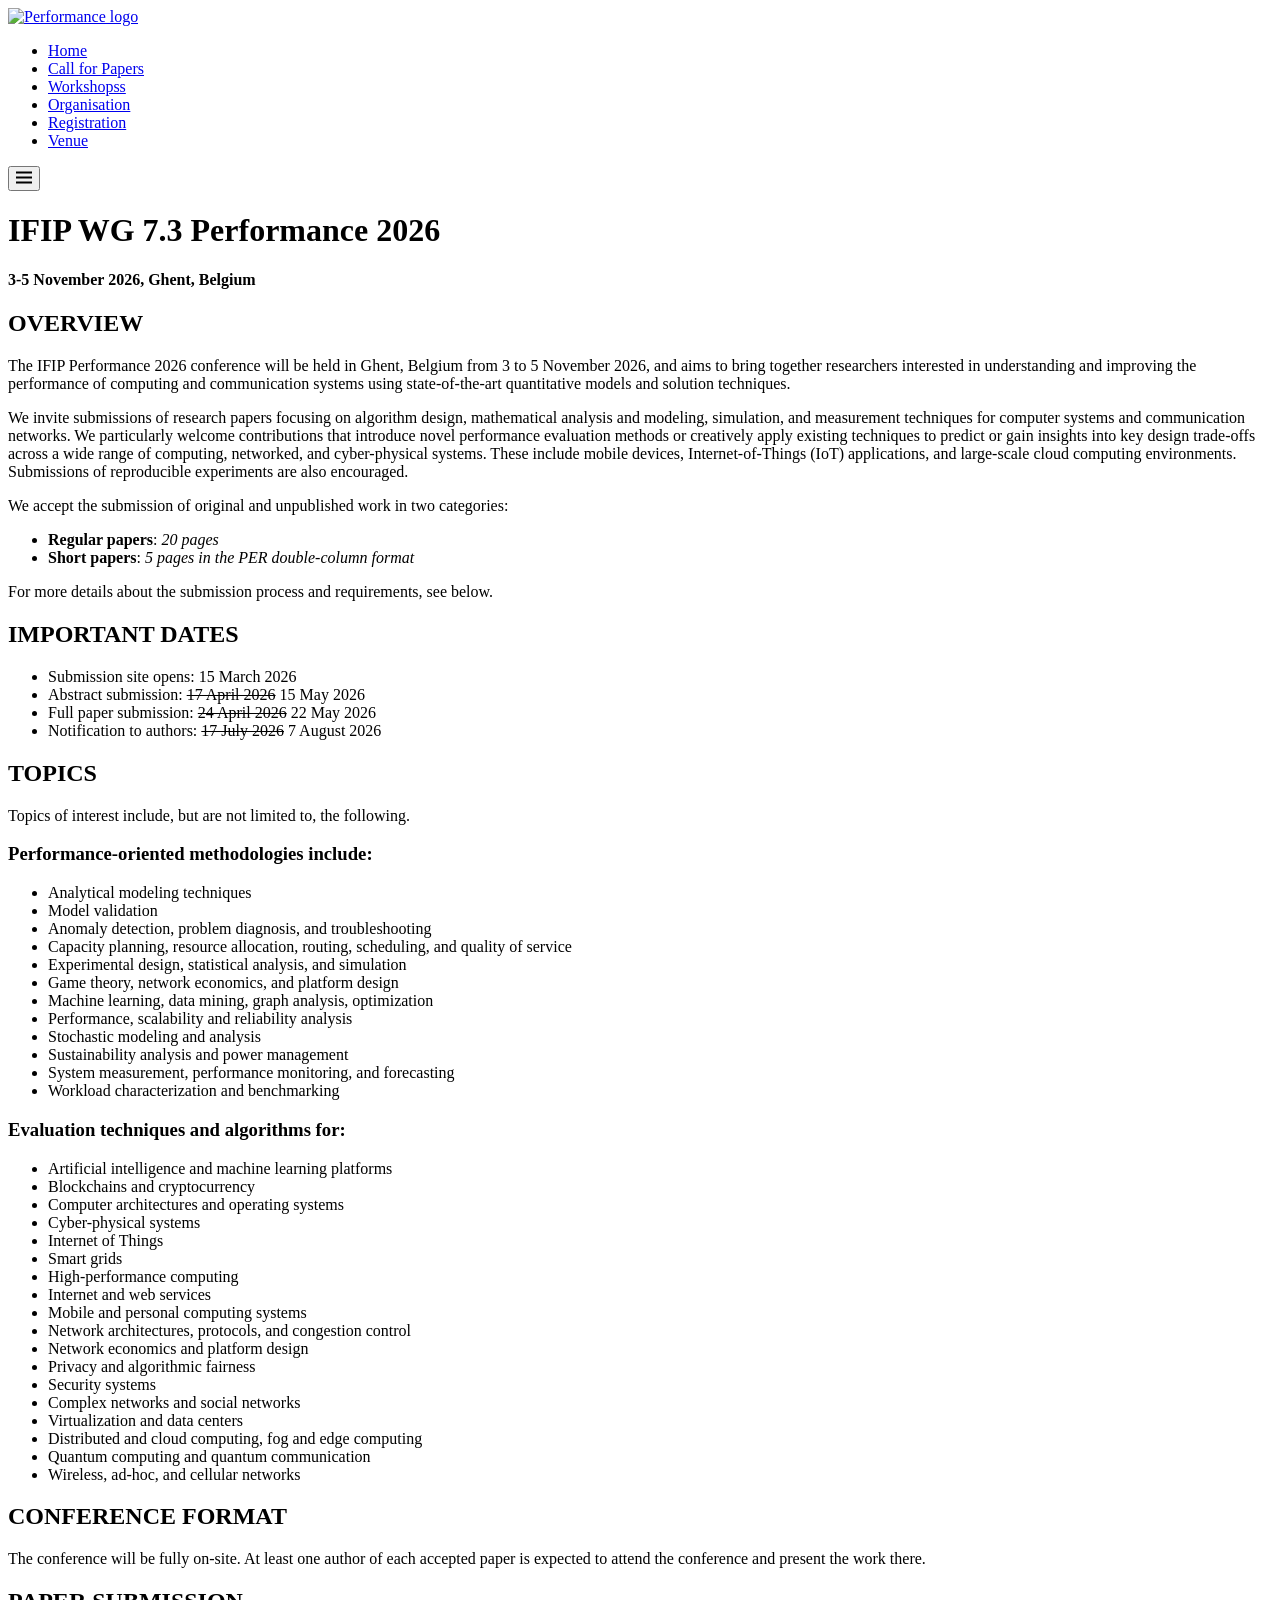
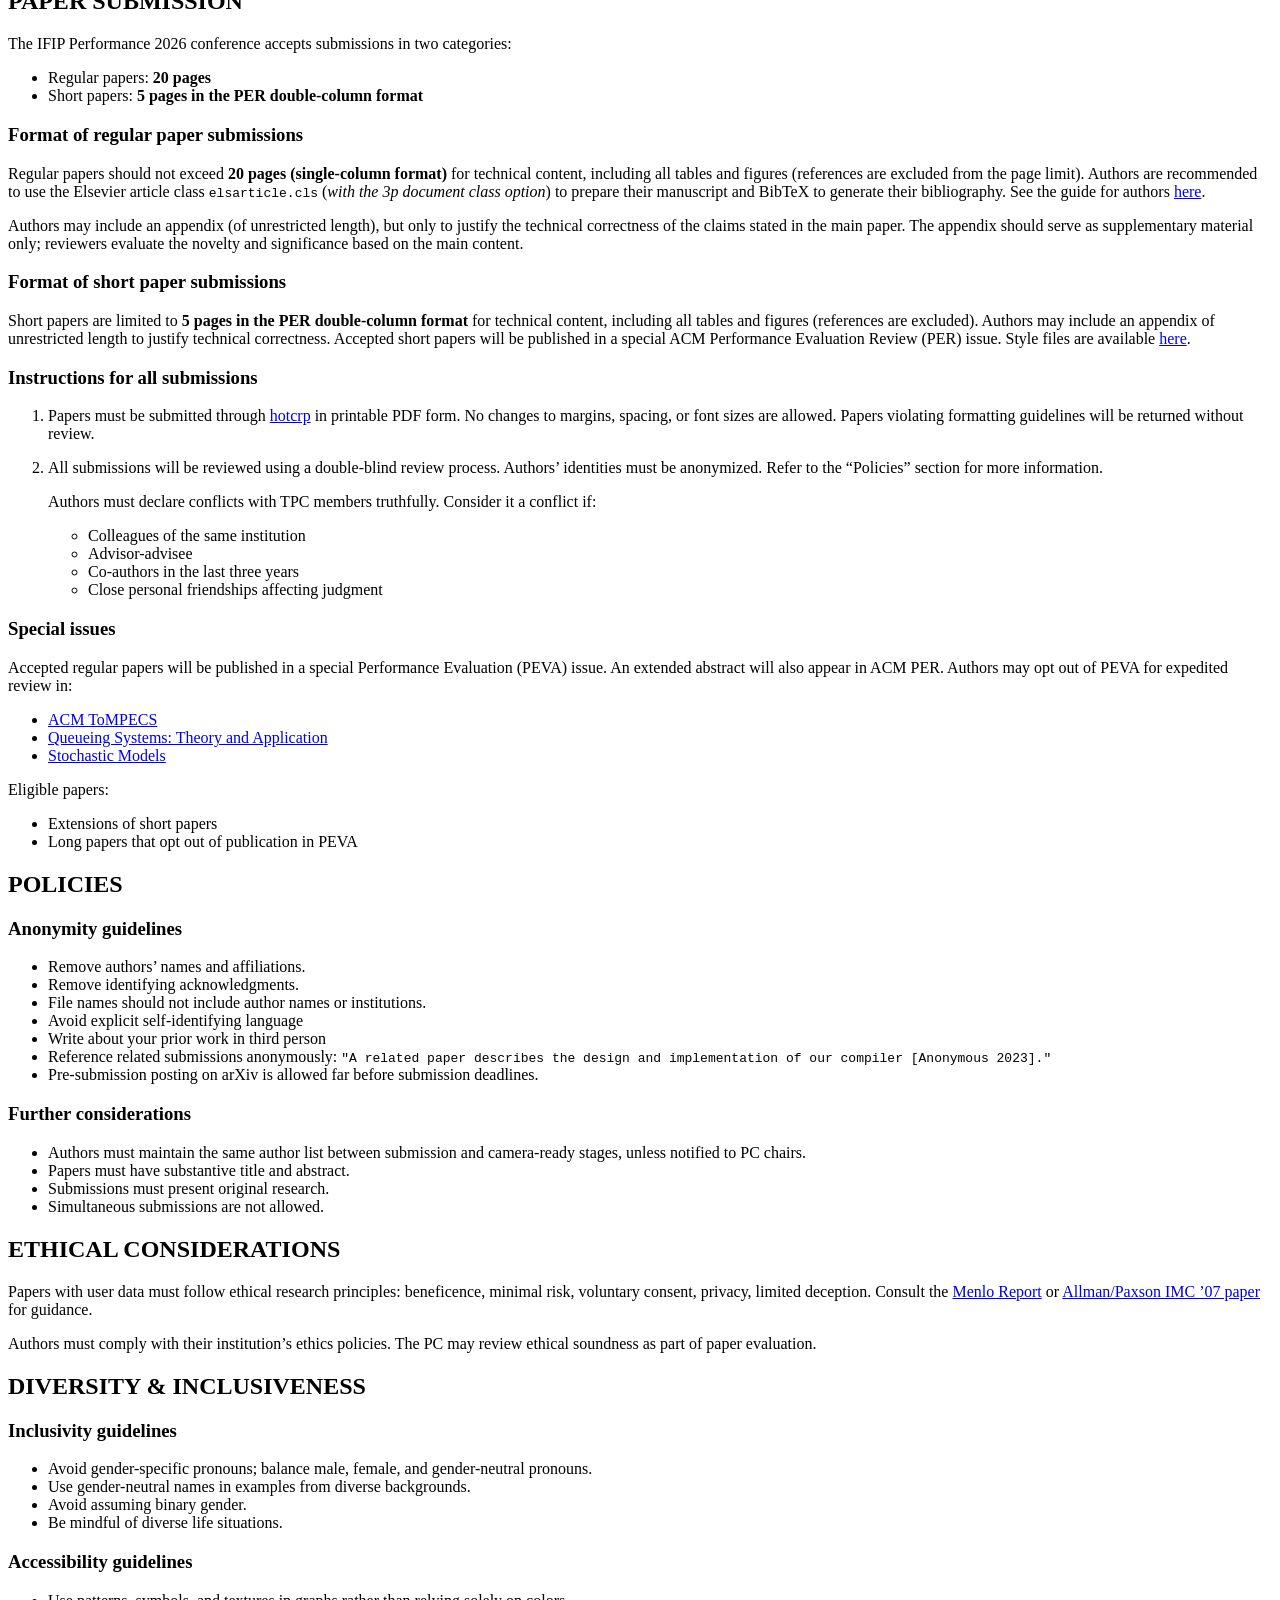
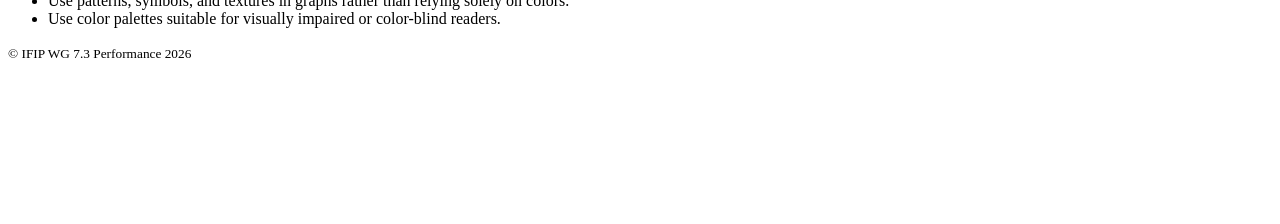
==== commit 32794114: "=Added workshops" ====
--- a/call/index.html
+++ b/call/index.html
@@ -1,7 +1,7 @@
 <!DOCTYPE html>
 <html lang="en-GB">
 
-<head>
+<head><script src="/livereload.js?mindelay=10&amp;v=2&amp;port=1313&amp;path=livereload" data-no-instant defer></script>
   <meta charset="utf-8">
   <meta name="viewport" content="width=device-width, initial-scale=1">
   <title>Performance 2026</title>
@@ -9,10 +9,10 @@
   <meta property="og:locale" content="en-uk" />
   <meta name="description" content="IFIP WG 7.3 Performance is the prime conference for algorithm design, mathematical analysis and modeling, simulation, and measurement techniques for computer systems and communication networks" />
   <meta property="og:description" content="IFIP WG 7.3 Performance is the prime conference for algorithm design, mathematical analysis and modeling, simulation, and measurement techniques for computer systems and communication networks" />
-  <link rel="canonical" href="https://performance2026.github.io/" />
-  <meta property="og:url" content="https://performance2026.github.io/" />
+  <link rel="canonical" href="http://localhost:1313/" />
+  <meta property="og:url" content="http://localhost:1313/" />
   <meta property="og:site_name" content="Performance 2026" />
-  <meta property="og:image" content='https://performance2026.github.io/icons/performance-512x152.png' />
+  <meta property="og:image" content='http://localhost:1313/icons/performance-512x152.png' />
   <meta property="og:type" content="website" />
   <script type="application/ld+json">
       {
@@ -20,27 +20,27 @@
         "@type":"WebSite",
         "description":"IFIP WG 7.3 Performance is the prime conference for algorithm design, mathematical analysis and modeling, simulation, and measurement techniques for computer systems and communication networks",
         "headline":"Performance 2026",
-        "image":"https:\/\/performance2026.github.io\/icons\/performance-512x152.png",
+        "image":"http:\/\/localhost:1313\/icons\/performance-512x152.png",
         "name":"Performance 2026",
         "publisher": {
           "@type":"Organization",
           "logo":{
             "@type":"ImageObject",
-            "url":"https:\/\/performance2026.github.io\/icons\/performance-512x152.png"
+            "url":"http:\/\/localhost:1313\/icons\/performance-512x152.png"
           }
         },
-        "url":"https:\/\/performance2026.github.io\/"
+        "url":"http:\/\/localhost:1313\/"
       }
         
     </script>
   <link rel="preconnect" href="https://fonts.gstatic.com" crossorigin />
   <link rel="manifest" href="/manifest.json">
   <meta name="theme-color" content="#242e2b" />
-  <link rel="stylesheet" href='https://performance2026.github.io/css/normalize.css'>  
-  <link rel="stylesheet" href='https://performance2026.github.io/css/site.css'>
-  <link rel="icon" type="image/png" href='https://performance2026.github.io/icons/performance-16x16.png' sizes="16x16">
-  <link rel="apple-touch-icon" sizes="16x16" href='https://performance2026.github.io/icons/performance-16x16.png'>
-  <link rel="shortcut icon" href='https://performance2026.github.io/icons/performance-512x152.png'>
+  <link rel="stylesheet" href='http://localhost:1313/css/normalize.css'>  
+  <link rel="stylesheet" href='http://localhost:1313/css/site.css'>
+  <link rel="icon" type="image/png" href='http://localhost:1313/icons/performance-16x16.png' sizes="16x16">
+  <link rel="apple-touch-icon" sizes="16x16" href='http://localhost:1313/icons/performance-16x16.png'>
+  <link rel="shortcut icon" href='http://localhost:1313/icons/performance-512x152.png'>
   <link rel="preload" as="style"
     href="https://fonts.googleapis.com/css2?family=Merriweather:wght@400;700&display=swap" />
   <link href="https://fonts.googleapis.com/css2?family=Merriweather:wght@400;700&display=swap" rel="stylesheet"
@@ -56,7 +56,7 @@
   <header class="header">
     <div class="container">
       <a class="logo" href="/">
-        <img src='https://performance2026.github.io/icons/performance-192x192.png' alt="Performance logo" />
+        <img src='http://localhost:1313/icons/performance-192x192.png' alt="Performance logo" />
       </a>
       <nav class="nav  nav--header">
         <ul class="list  list--nav">
@@ -74,7 +74,7 @@
           </li>
           
           <li class="item--nav ">
-            <a href="/workshop/">Call for Workshops</a>
+            <a href="/workshop/">Workshopss</a>
           </li>
           
           <li class="item--nav ">
@@ -135,7 +135,7 @@
 
 
 
-    <div class="feature" style='background-image: url(https://performance2026.github.io/img/graslei2.jpg)'>
+    <div class="feature" style='background-image: url(http://localhost:1313/img/graslei2.jpg)'>
       <div class="container  typeset">
         <h1>IFIP WG 7.3 Performance 2026 </h1>
         <h4>  3-5 November 2026, Ghent, Belgium</h4>
@@ -305,7 +305,7 @@
           }
 
           navigator.serviceWorker
-            .register("https://performance2026.github.io/js/sw.js")
+            .register("http://localhost:1313/js/sw.js")
             .then(registration => {
               console.log("Service Worker: registered");
             })
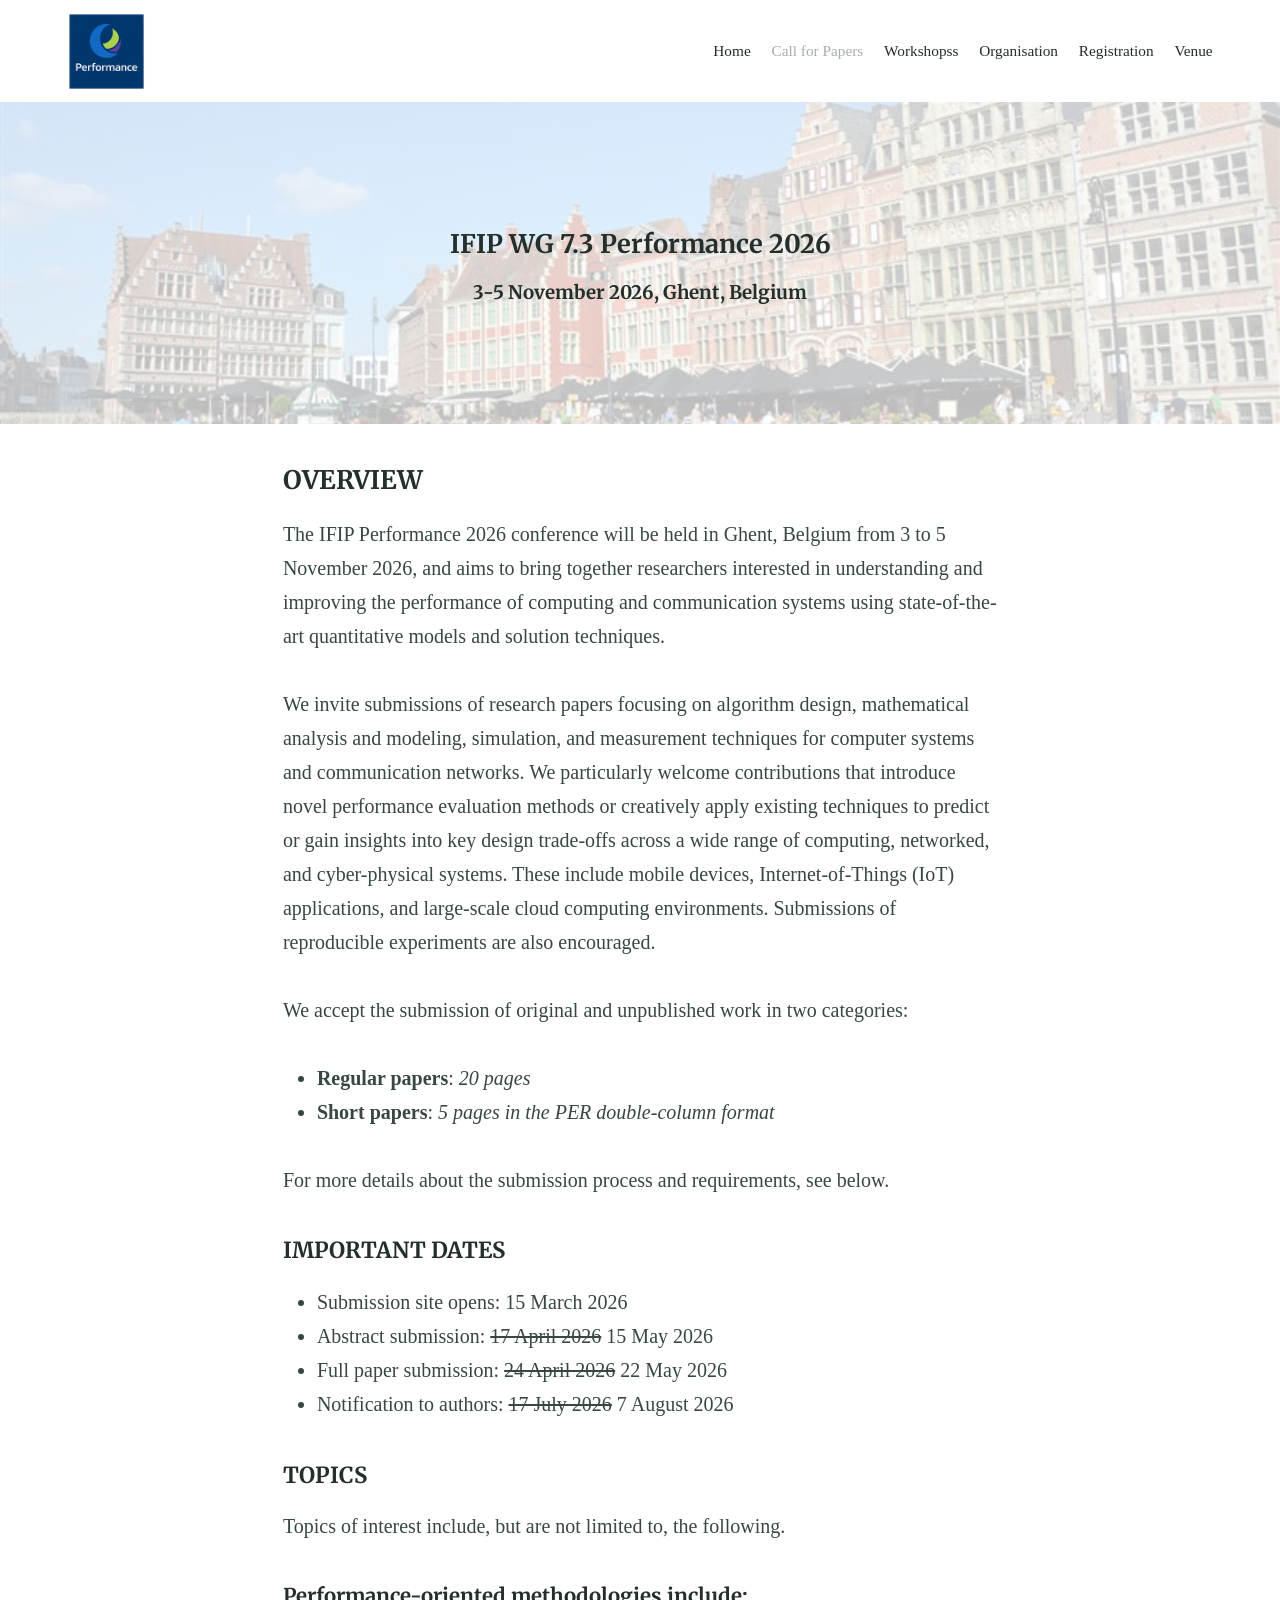
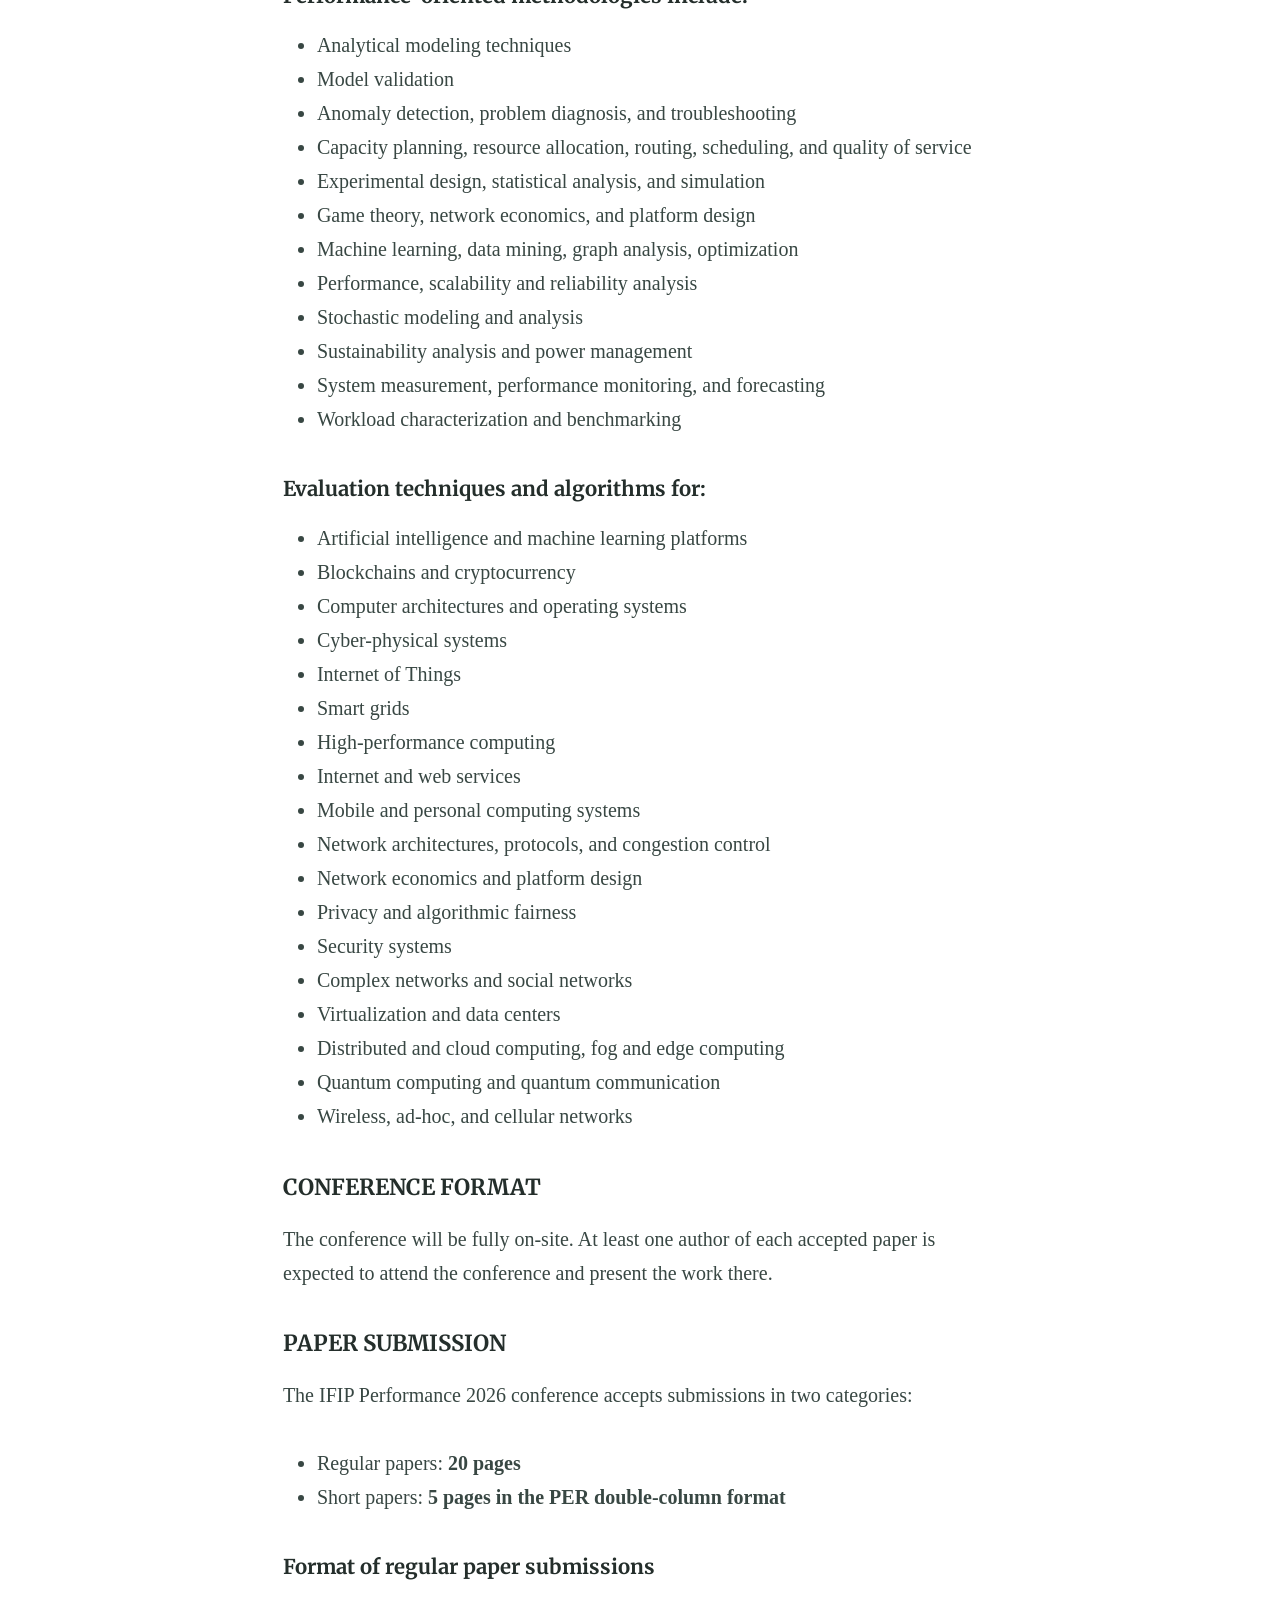
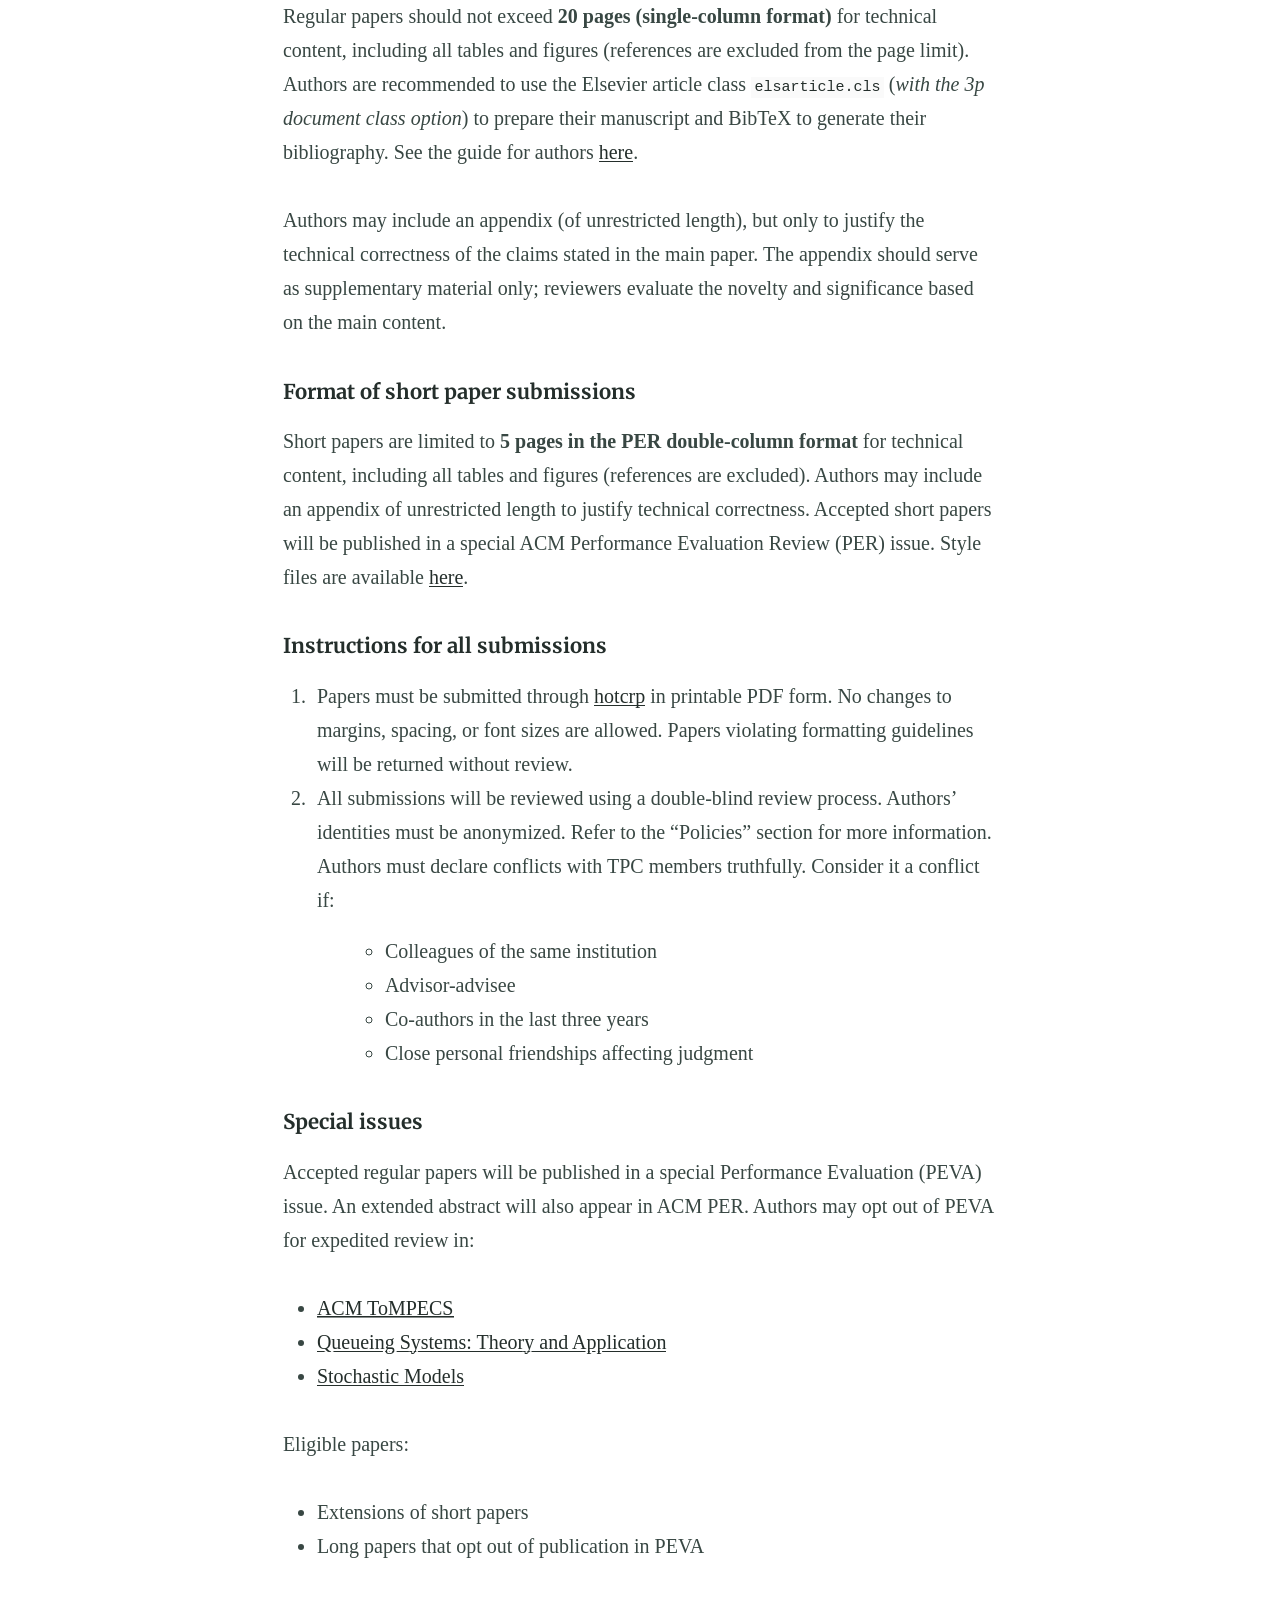
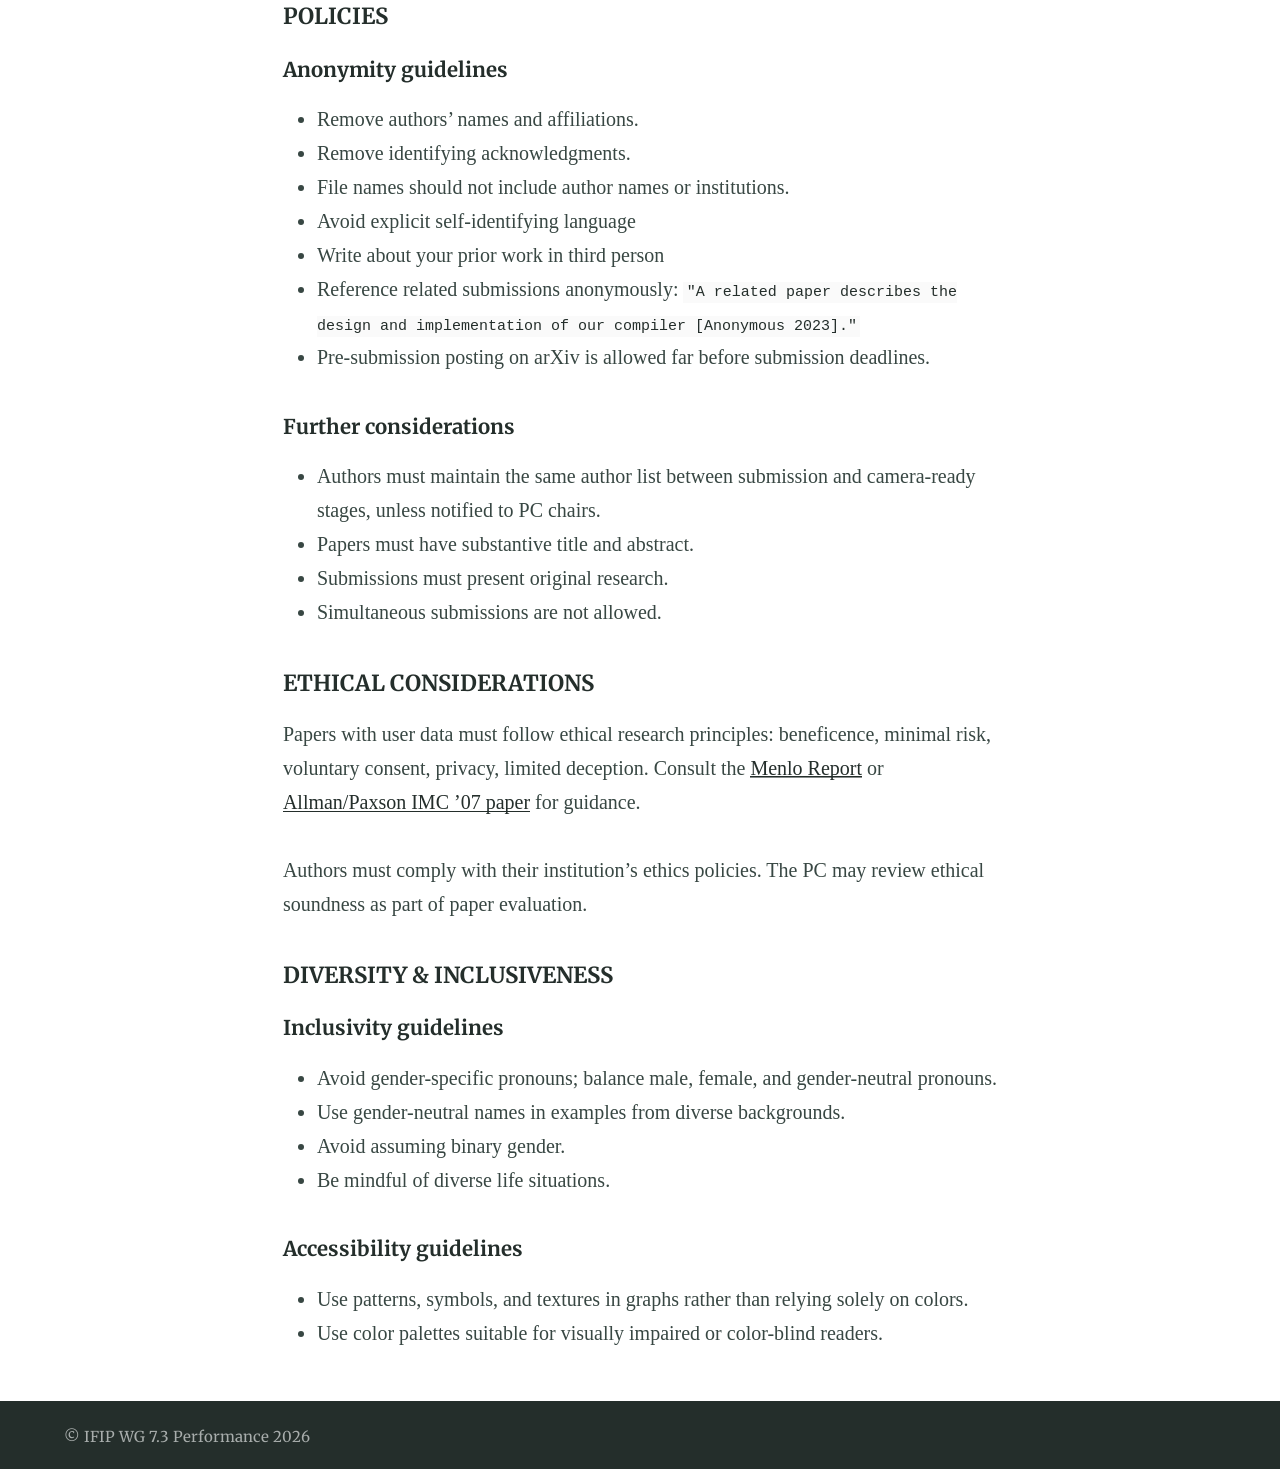
==== commit 3c6cd815: "=" ====
--- a/call/index.html
+++ b/call/index.html
@@ -1,7 +1,7 @@
 <!DOCTYPE html>
 <html lang="en-GB">
 
-<head><script src="/livereload.js?mindelay=10&amp;v=2&amp;port=1313&amp;path=livereload" data-no-instant defer></script>
+<head>
   <meta charset="utf-8">
   <meta name="viewport" content="width=device-width, initial-scale=1">
   <title>Performance 2026</title>
@@ -9,10 +9,10 @@
   <meta property="og:locale" content="en-uk" />
   <meta name="description" content="IFIP WG 7.3 Performance is the prime conference for algorithm design, mathematical analysis and modeling, simulation, and measurement techniques for computer systems and communication networks" />
   <meta property="og:description" content="IFIP WG 7.3 Performance is the prime conference for algorithm design, mathematical analysis and modeling, simulation, and measurement techniques for computer systems and communication networks" />
-  <link rel="canonical" href="http://localhost:1313/" />
-  <meta property="og:url" content="http://localhost:1313/" />
+  <link rel="canonical" href="https://performance2026.github.io/" />
+  <meta property="og:url" content="https://performance2026.github.io/" />
   <meta property="og:site_name" content="Performance 2026" />
-  <meta property="og:image" content='http://localhost:1313/icons/performance-512x152.png' />
+  <meta property="og:image" content='https://performance2026.github.io/icons/performance-512x152.png' />
   <meta property="og:type" content="website" />
   <script type="application/ld+json">
       {
@@ -20,27 +20,27 @@
         "@type":"WebSite",
         "description":"IFIP WG 7.3 Performance is the prime conference for algorithm design, mathematical analysis and modeling, simulation, and measurement techniques for computer systems and communication networks",
         "headline":"Performance 2026",
-        "image":"http:\/\/localhost:1313\/icons\/performance-512x152.png",
+        "image":"https:\/\/performance2026.github.io\/icons\/performance-512x152.png",
         "name":"Performance 2026",
         "publisher": {
           "@type":"Organization",
           "logo":{
             "@type":"ImageObject",
-            "url":"http:\/\/localhost:1313\/icons\/performance-512x152.png"
+            "url":"https:\/\/performance2026.github.io\/icons\/performance-512x152.png"
           }
         },
-        "url":"http:\/\/localhost:1313\/"
+        "url":"https:\/\/performance2026.github.io\/"
       }
         
     </script>
   <link rel="preconnect" href="https://fonts.gstatic.com" crossorigin />
   <link rel="manifest" href="/manifest.json">
   <meta name="theme-color" content="#242e2b" />
-  <link rel="stylesheet" href='http://localhost:1313/css/normalize.css'>  
-  <link rel="stylesheet" href='http://localhost:1313/css/site.css'>
-  <link rel="icon" type="image/png" href='http://localhost:1313/icons/performance-16x16.png' sizes="16x16">
-  <link rel="apple-touch-icon" sizes="16x16" href='http://localhost:1313/icons/performance-16x16.png'>
-  <link rel="shortcut icon" href='http://localhost:1313/icons/performance-512x152.png'>
+  <link rel="stylesheet" href='https://performance2026.github.io/css/normalize.css'>  
+  <link rel="stylesheet" href='https://performance2026.github.io/css/site.css'>
+  <link rel="icon" type="image/png" href='https://performance2026.github.io/icons/performance-16x16.png' sizes="16x16">
+  <link rel="apple-touch-icon" sizes="16x16" href='https://performance2026.github.io/icons/performance-16x16.png'>
+  <link rel="shortcut icon" href='https://performance2026.github.io/icons/performance-512x152.png'>
   <link rel="preload" as="style"
     href="https://fonts.googleapis.com/css2?family=Merriweather:wght@400;700&display=swap" />
   <link href="https://fonts.googleapis.com/css2?family=Merriweather:wght@400;700&display=swap" rel="stylesheet"
@@ -56,7 +56,7 @@
   <header class="header">
     <div class="container">
       <a class="logo" href="/">
-        <img src='http://localhost:1313/icons/performance-192x192.png' alt="Performance logo" />
+        <img src='https://performance2026.github.io/icons/performance-192x192.png' alt="Performance logo" />
       </a>
       <nav class="nav  nav--header">
         <ul class="list  list--nav">
@@ -135,7 +135,7 @@
 
 
 
-    <div class="feature" style='background-image: url(http://localhost:1313/img/graslei2.jpg)'>
+    <div class="feature" style='background-image: url(https://performance2026.github.io/img/graslei2.jpg)'>
       <div class="container  typeset">
         <h1>IFIP WG 7.3 Performance 2026 </h1>
         <h4>  3-5 November 2026, Ghent, Belgium</h4>
@@ -305,7 +305,7 @@
           }
 
           navigator.serviceWorker
-            .register("http://localhost:1313/js/sw.js")
+            .register("https://performance2026.github.io/js/sw.js")
             .then(registration => {
               console.log("Service Worker: registered");
             })
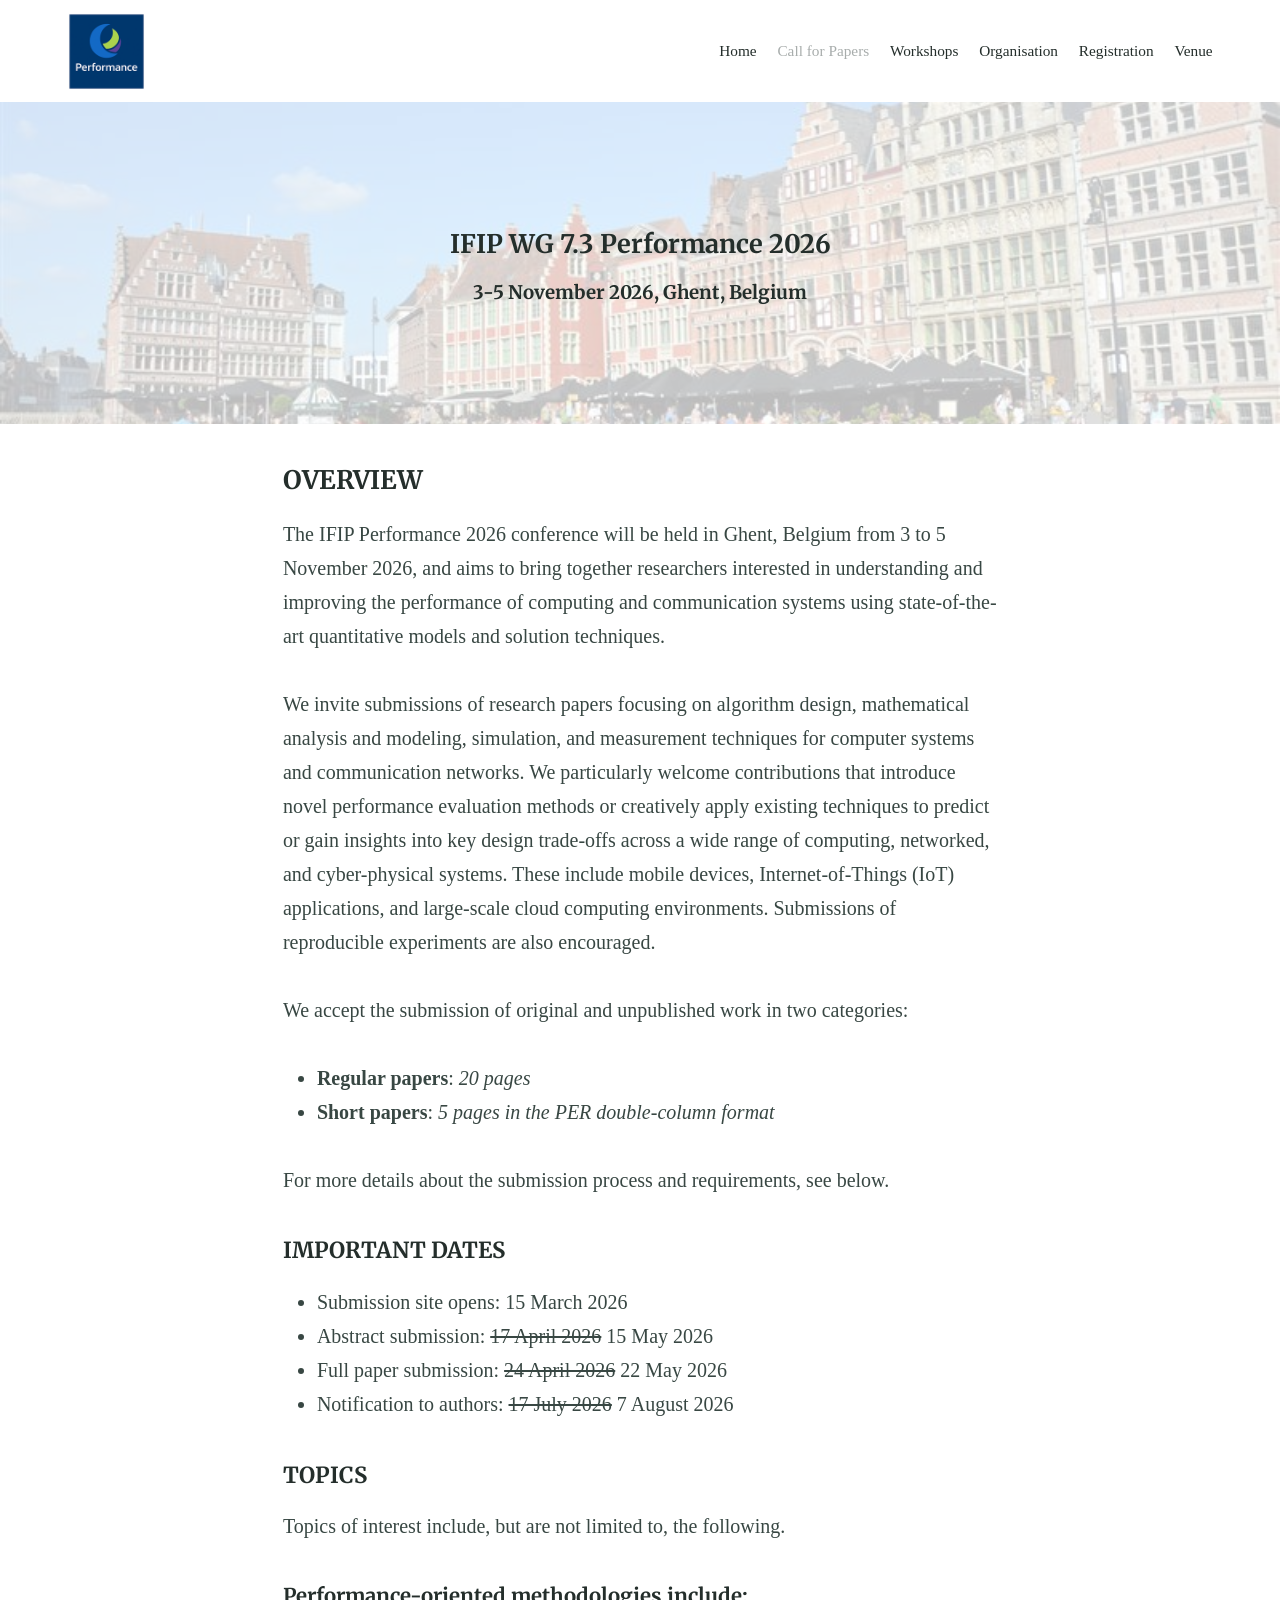
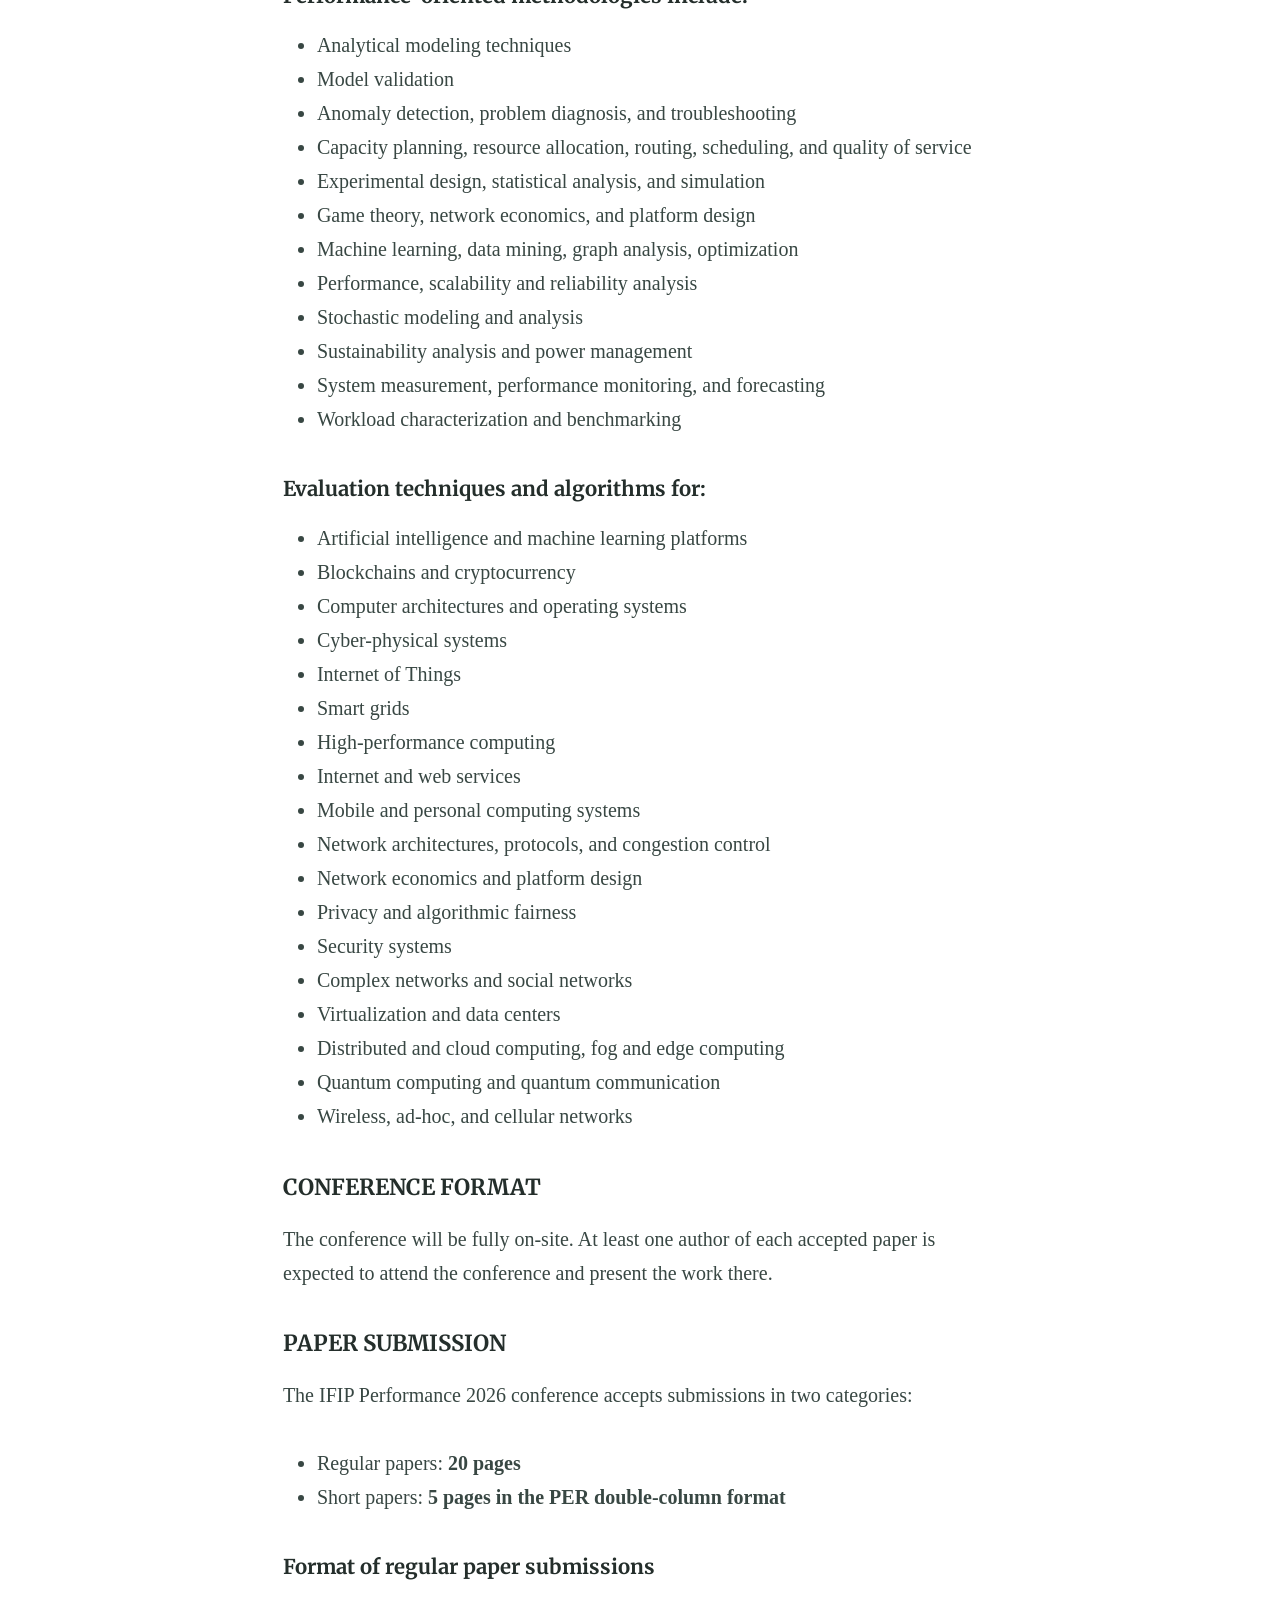
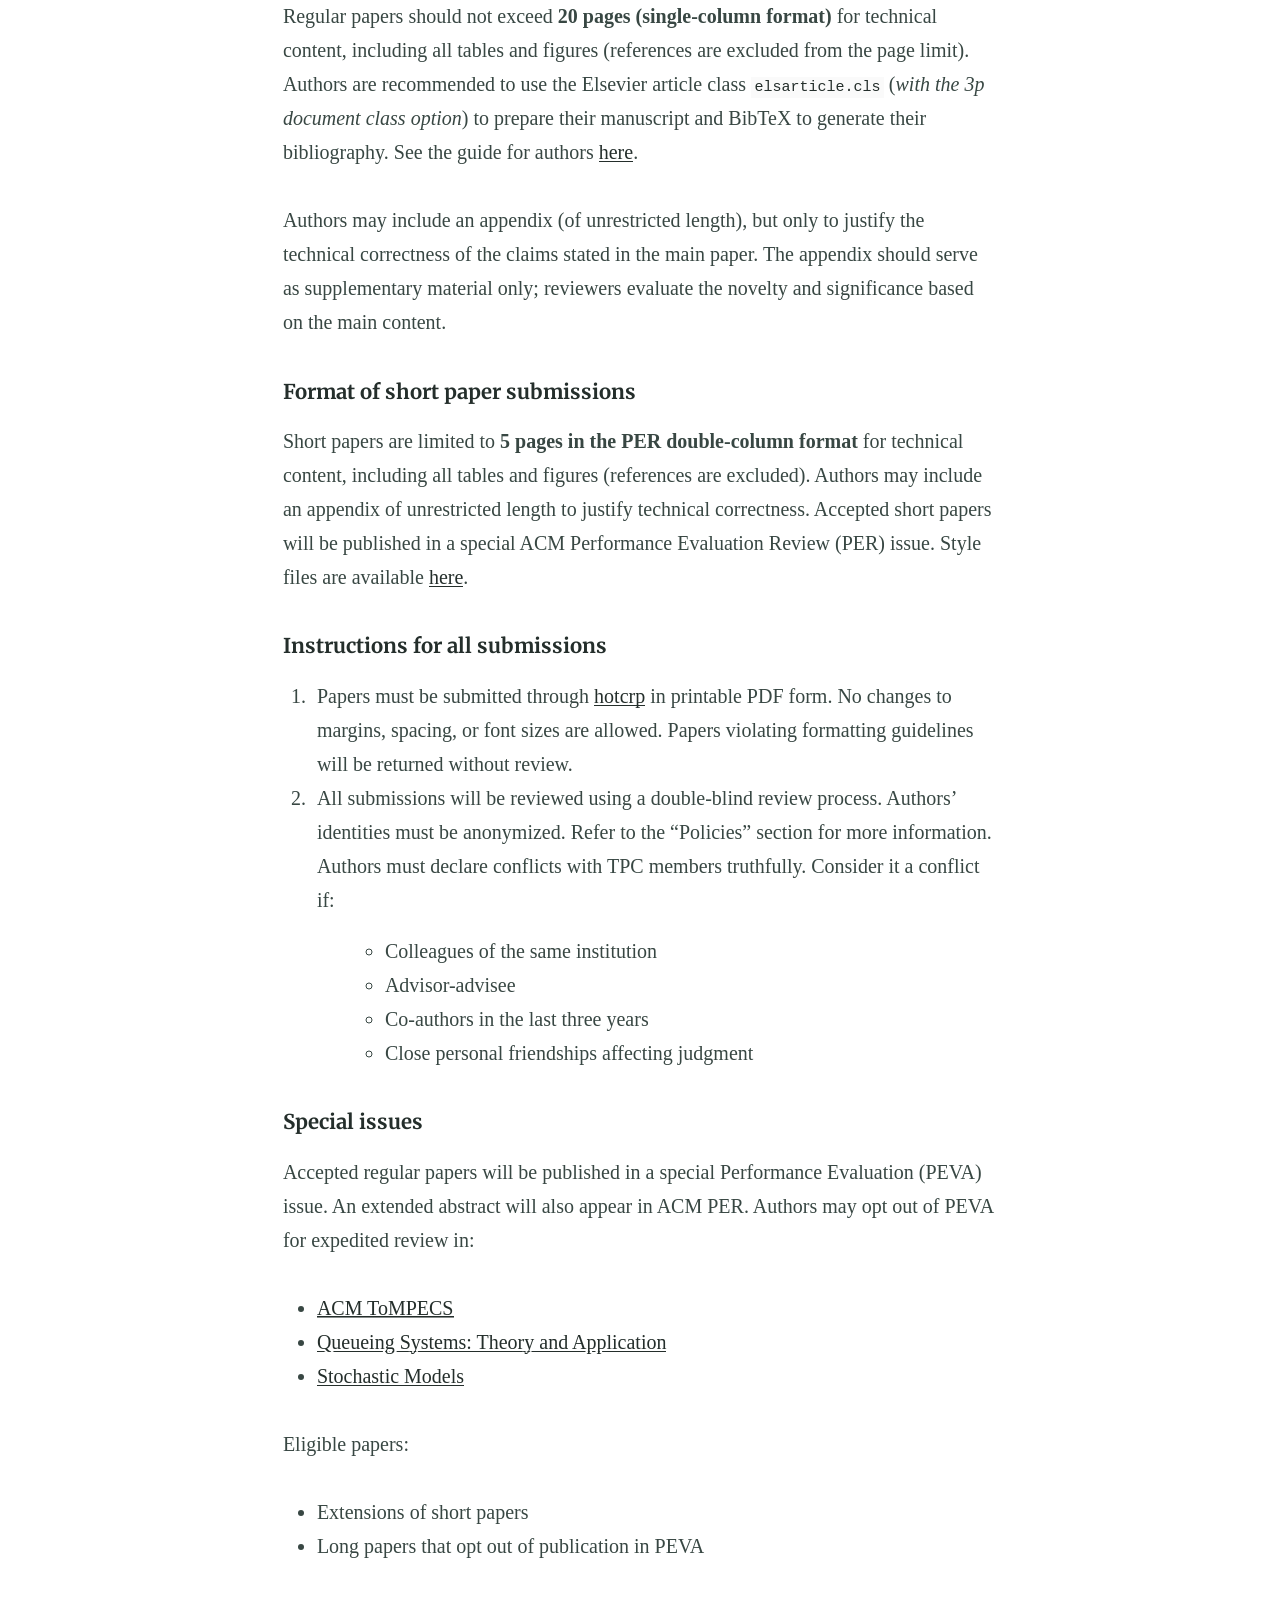
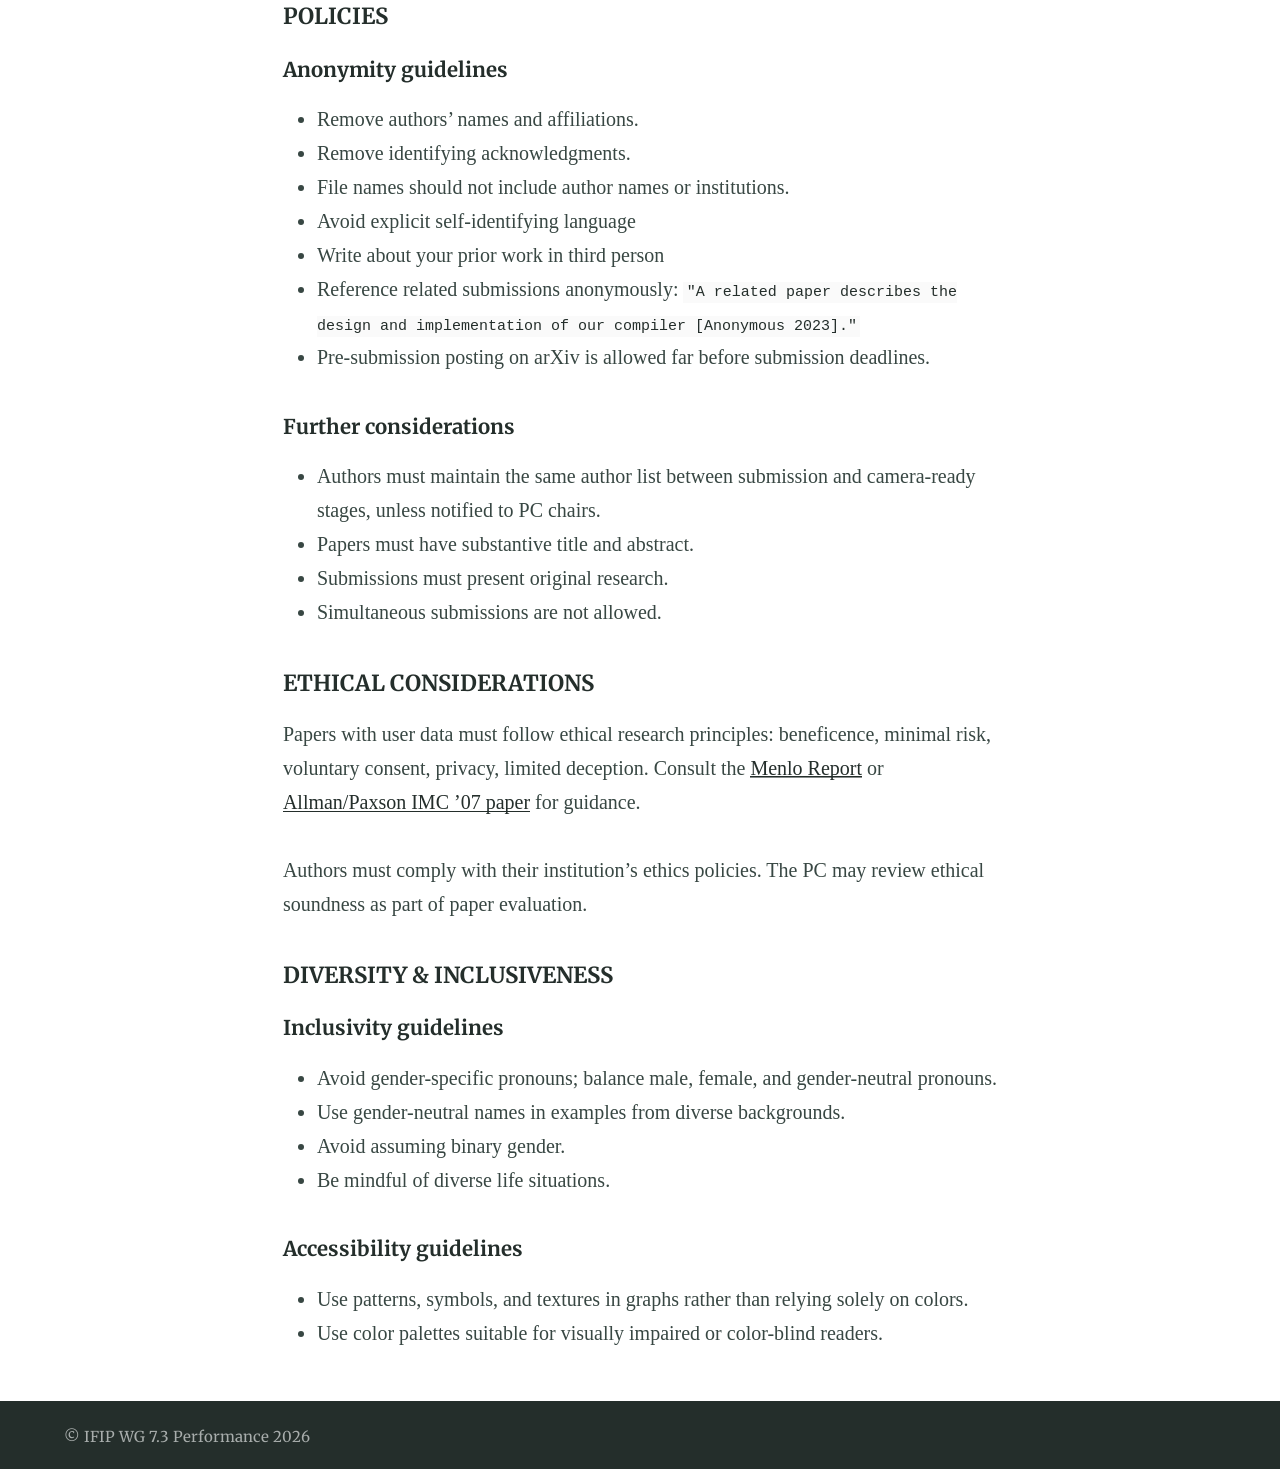
==== commit ed06f271: "=" ====
--- a/call/index.html
+++ b/call/index.html
@@ -74,7 +74,7 @@
           </li>
           
           <li class="item--nav ">
-            <a href="/workshop/">Workshopss</a>
+            <a href="/workshop/">Workshops</a>
           </li>
           
           <li class="item--nav ">
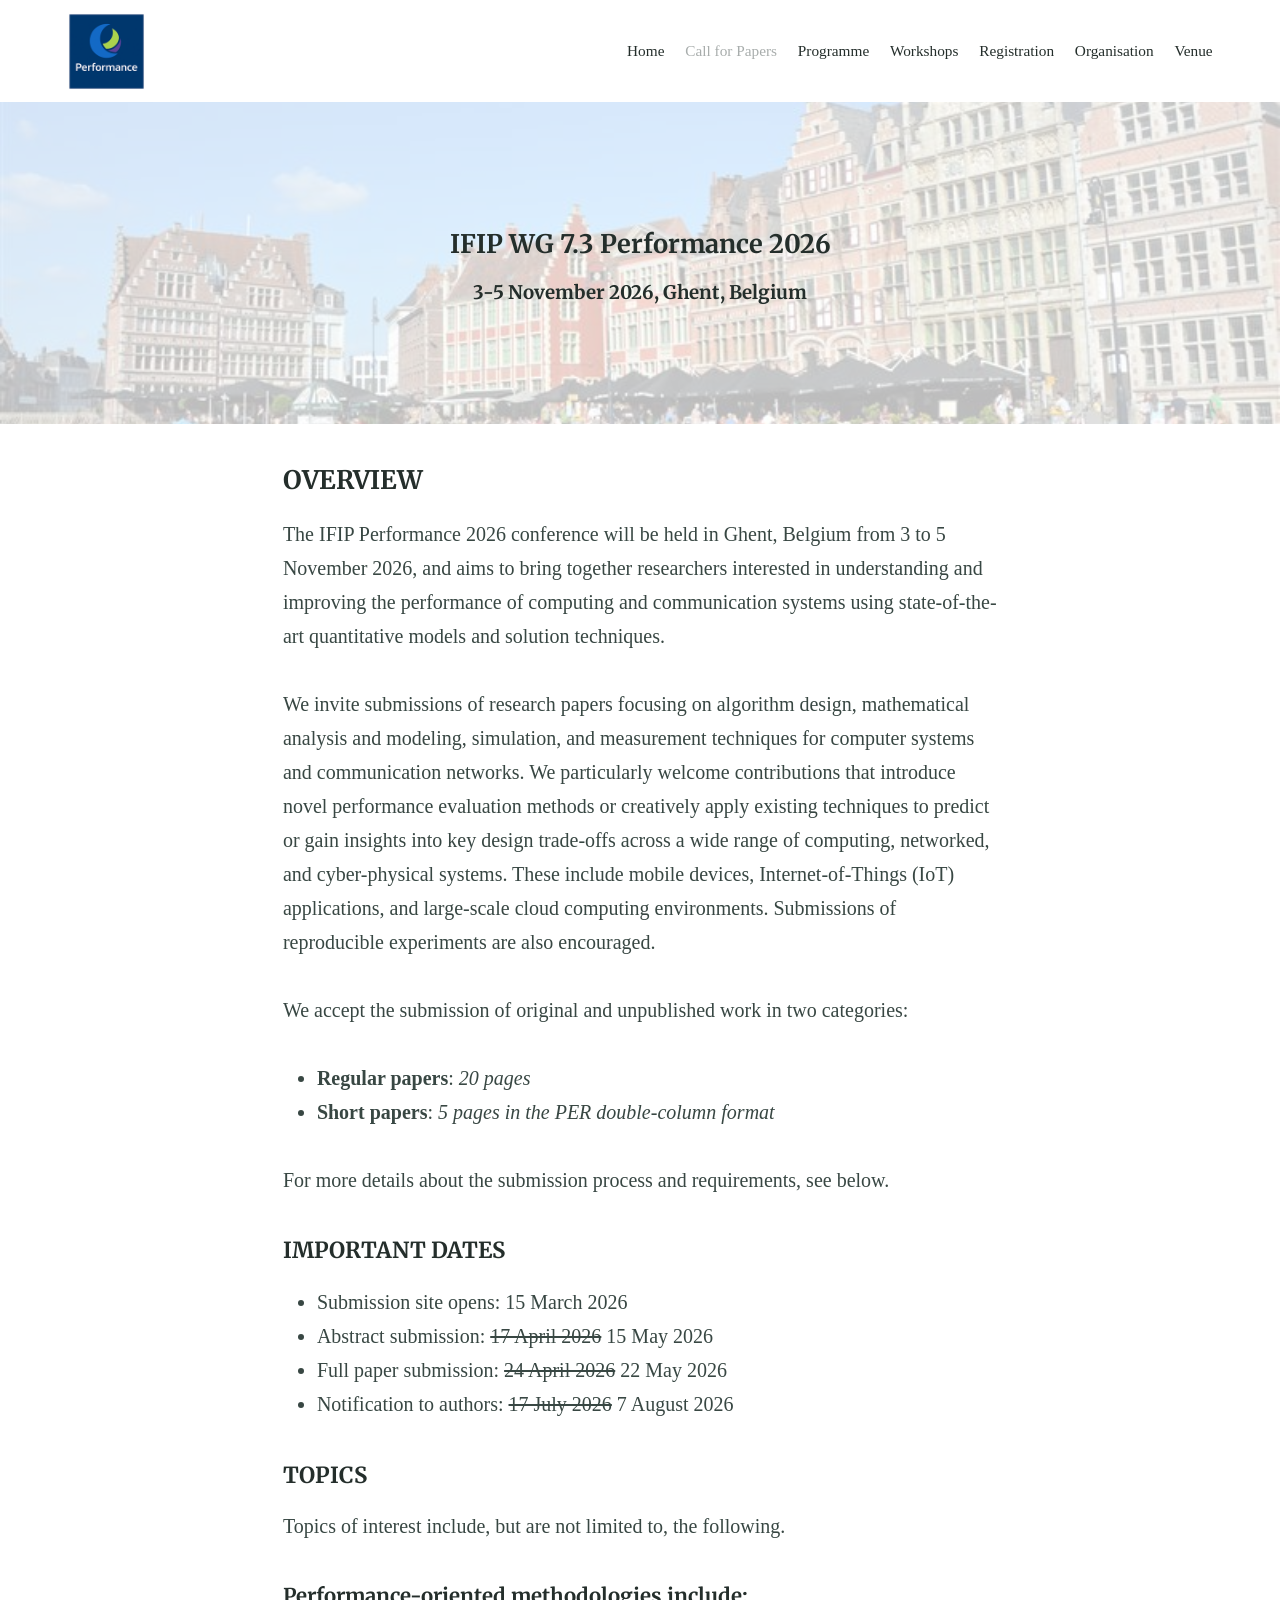
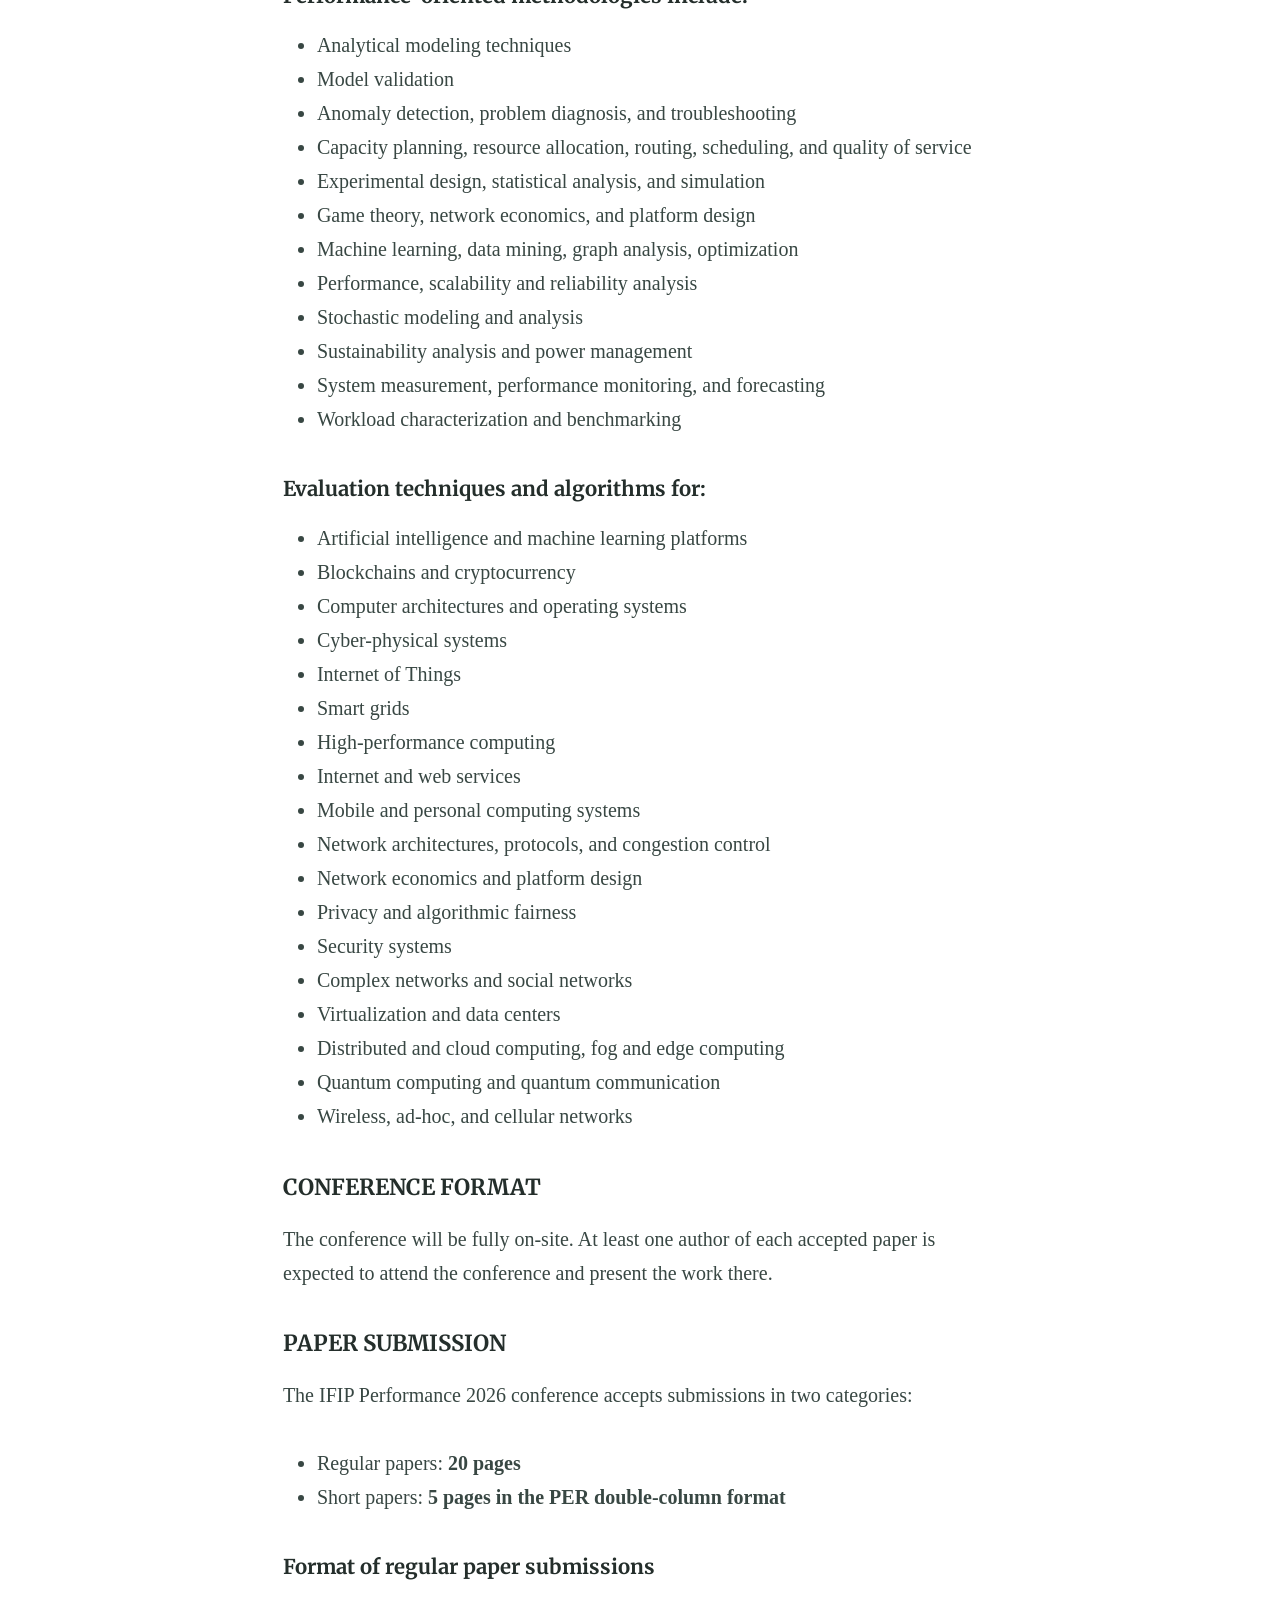
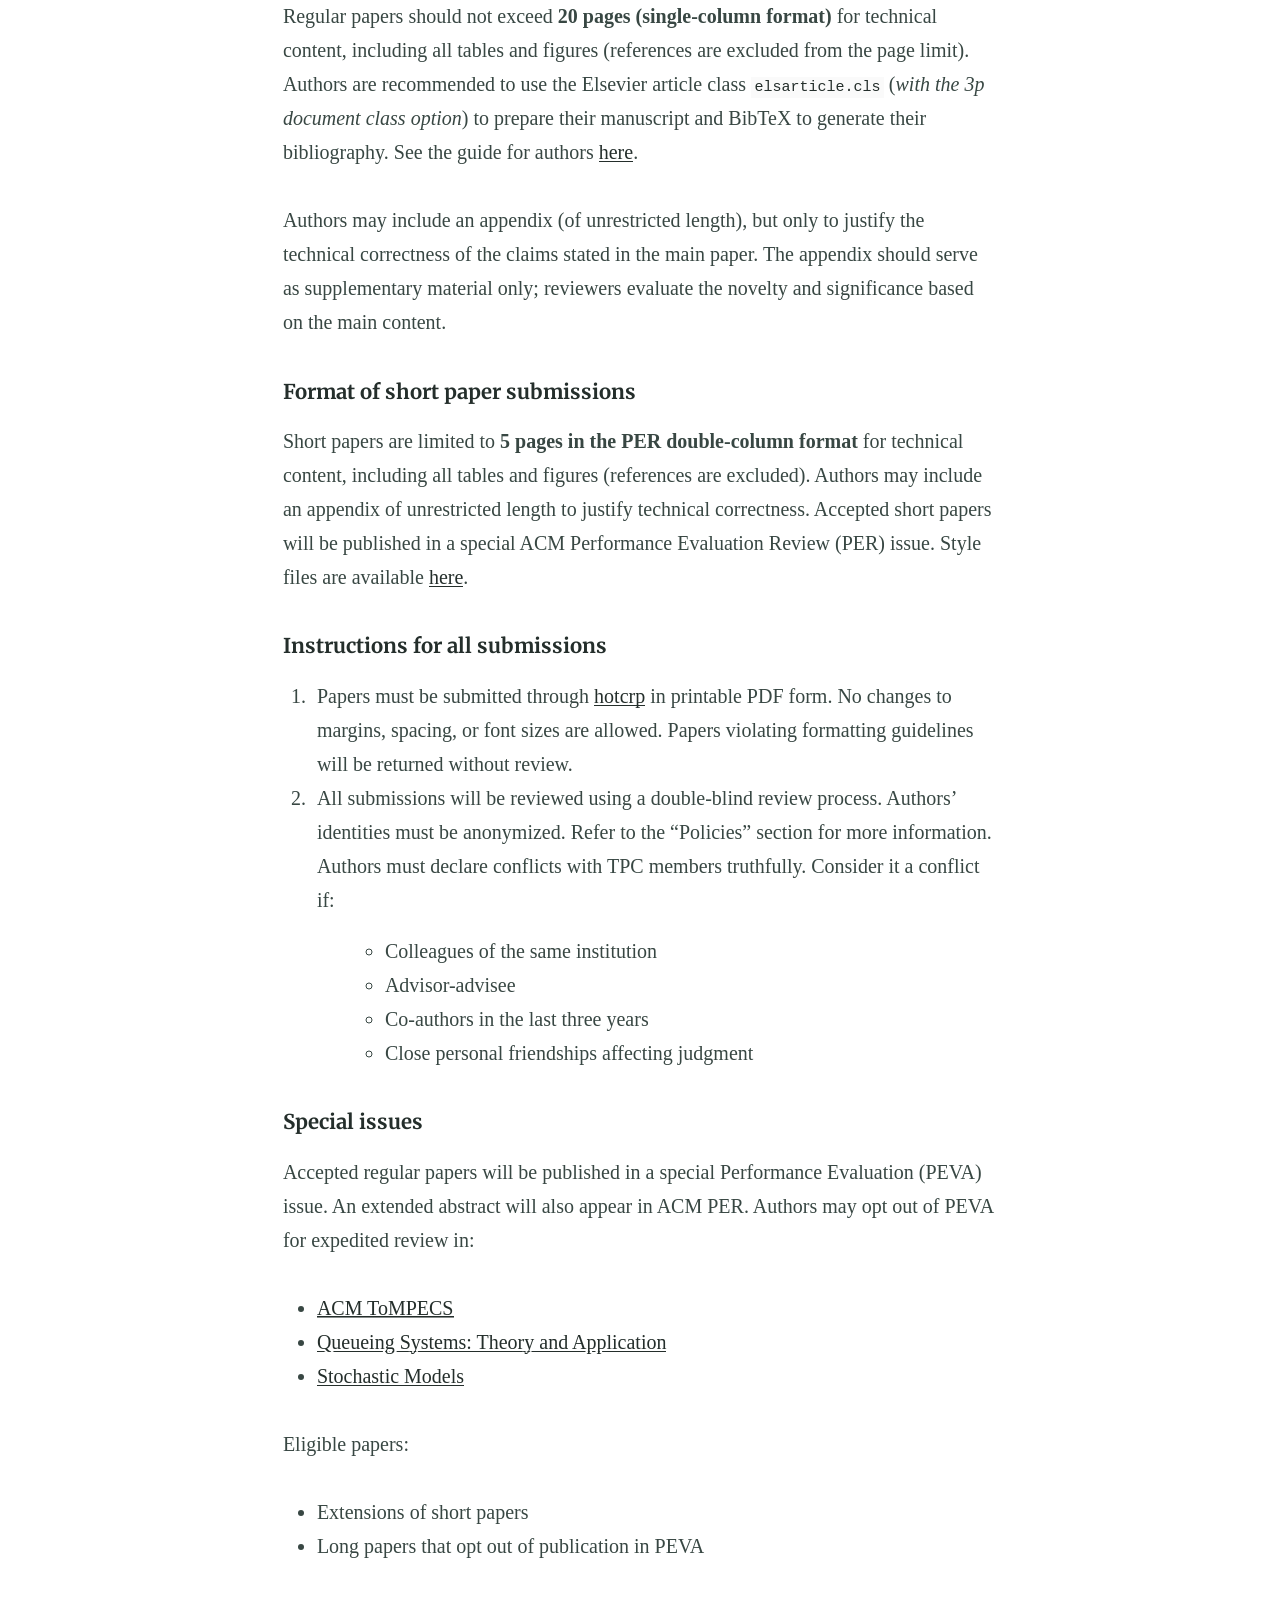
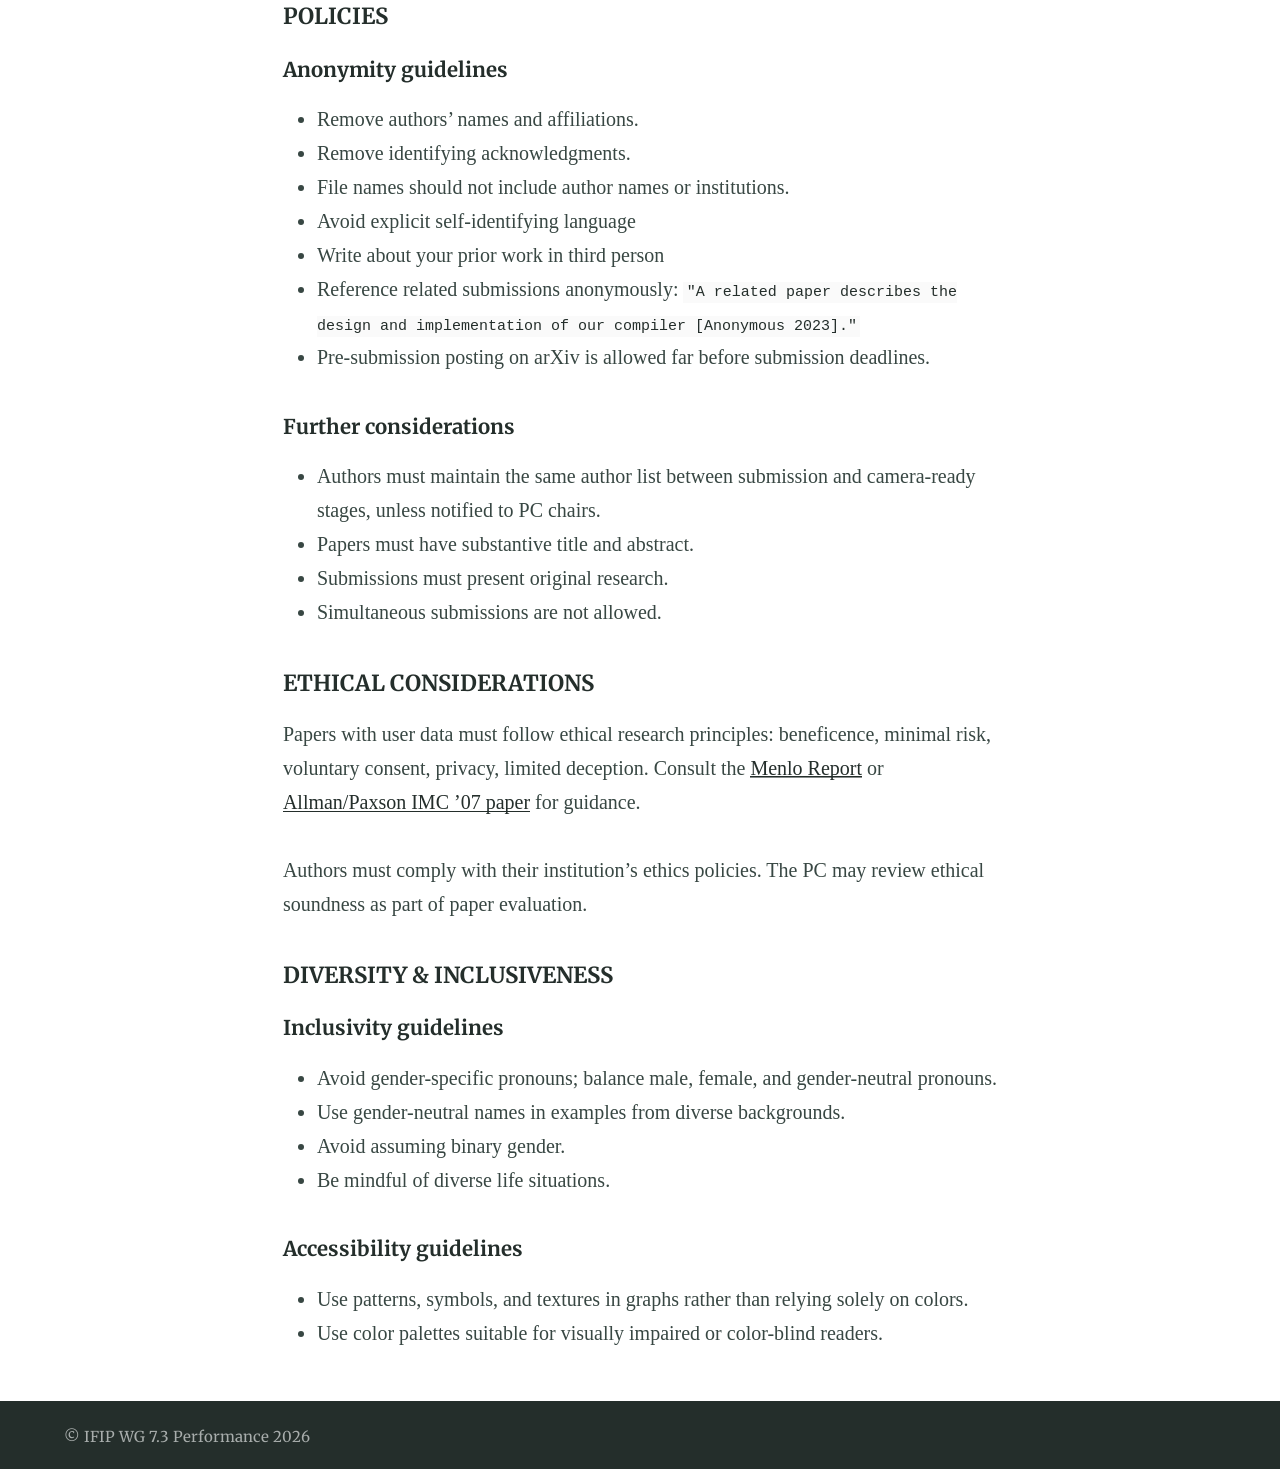
==== commit 59b7a7d5: "=accepted papers and registration link" ====
--- a/call/index.html
+++ b/call/index.html
@@ -74,15 +74,19 @@
           </li>
           
           <li class="item--nav ">
+            <a href="/programme/">Programme</a>
+          </li>
+          
+          <li class="item--nav ">
             <a href="/workshop/">Workshops</a>
           </li>
           
           <li class="item--nav ">
+            <a href="/registration/">Registration</a>
+          </li>
+          
+          <li class="item--nav ">
             <a href="/organisation/">Organisation</a>
-          </li>
-          
-          <li class="item--nav ">
-            <a href="/registration/">Registration</a>
           </li>
           
           <li class="item--nav ">
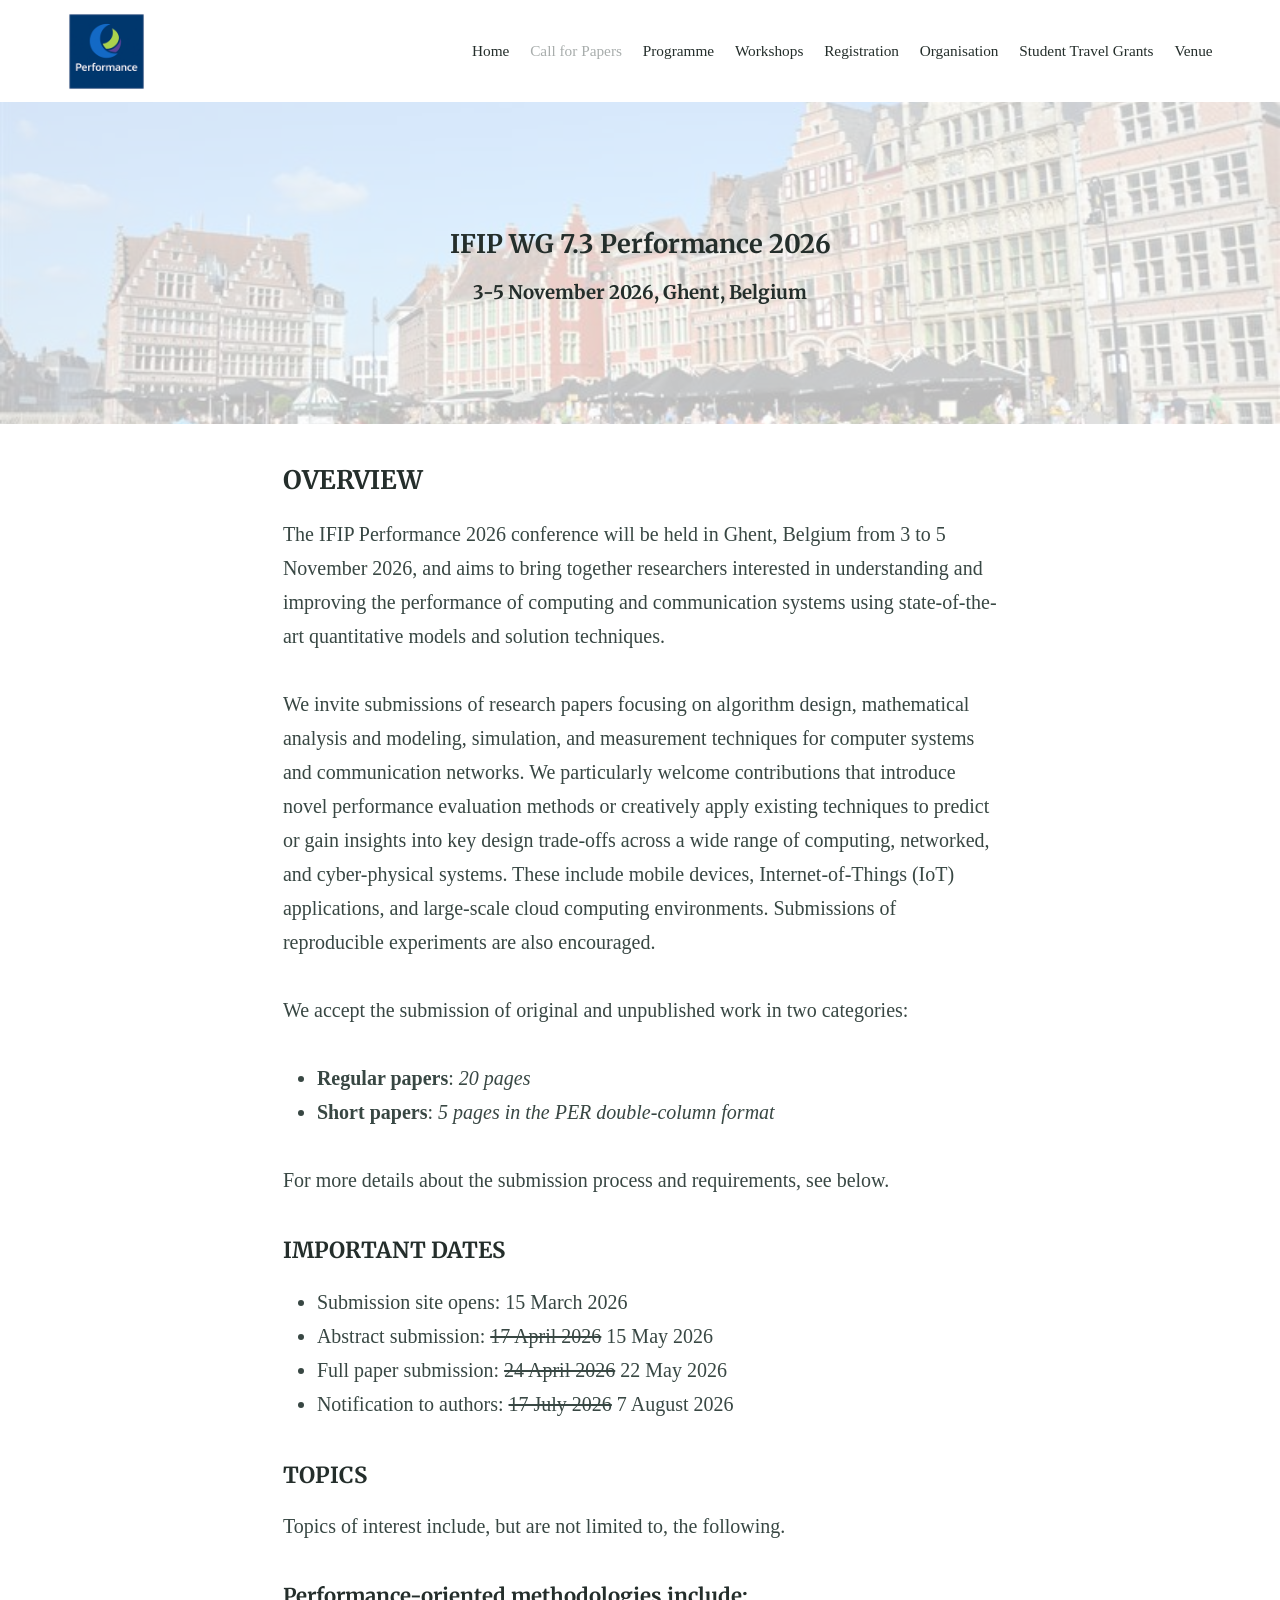
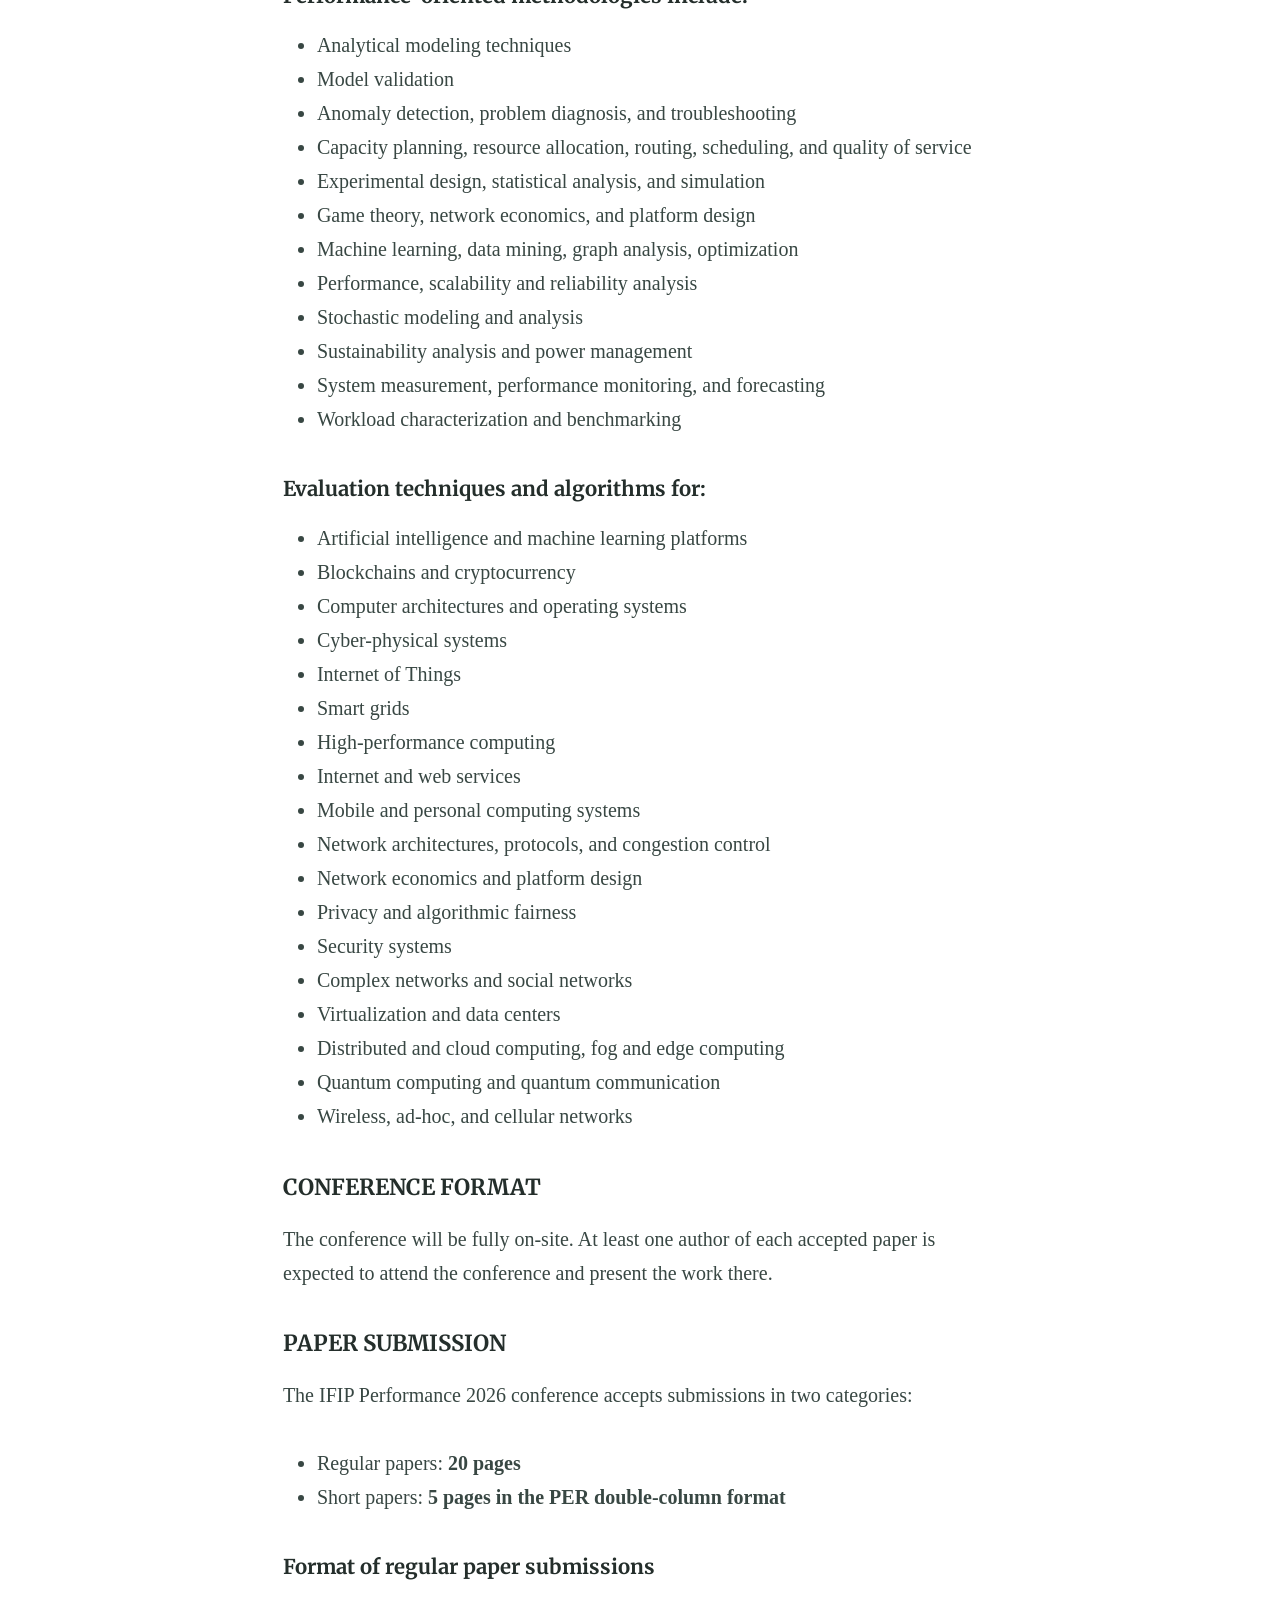
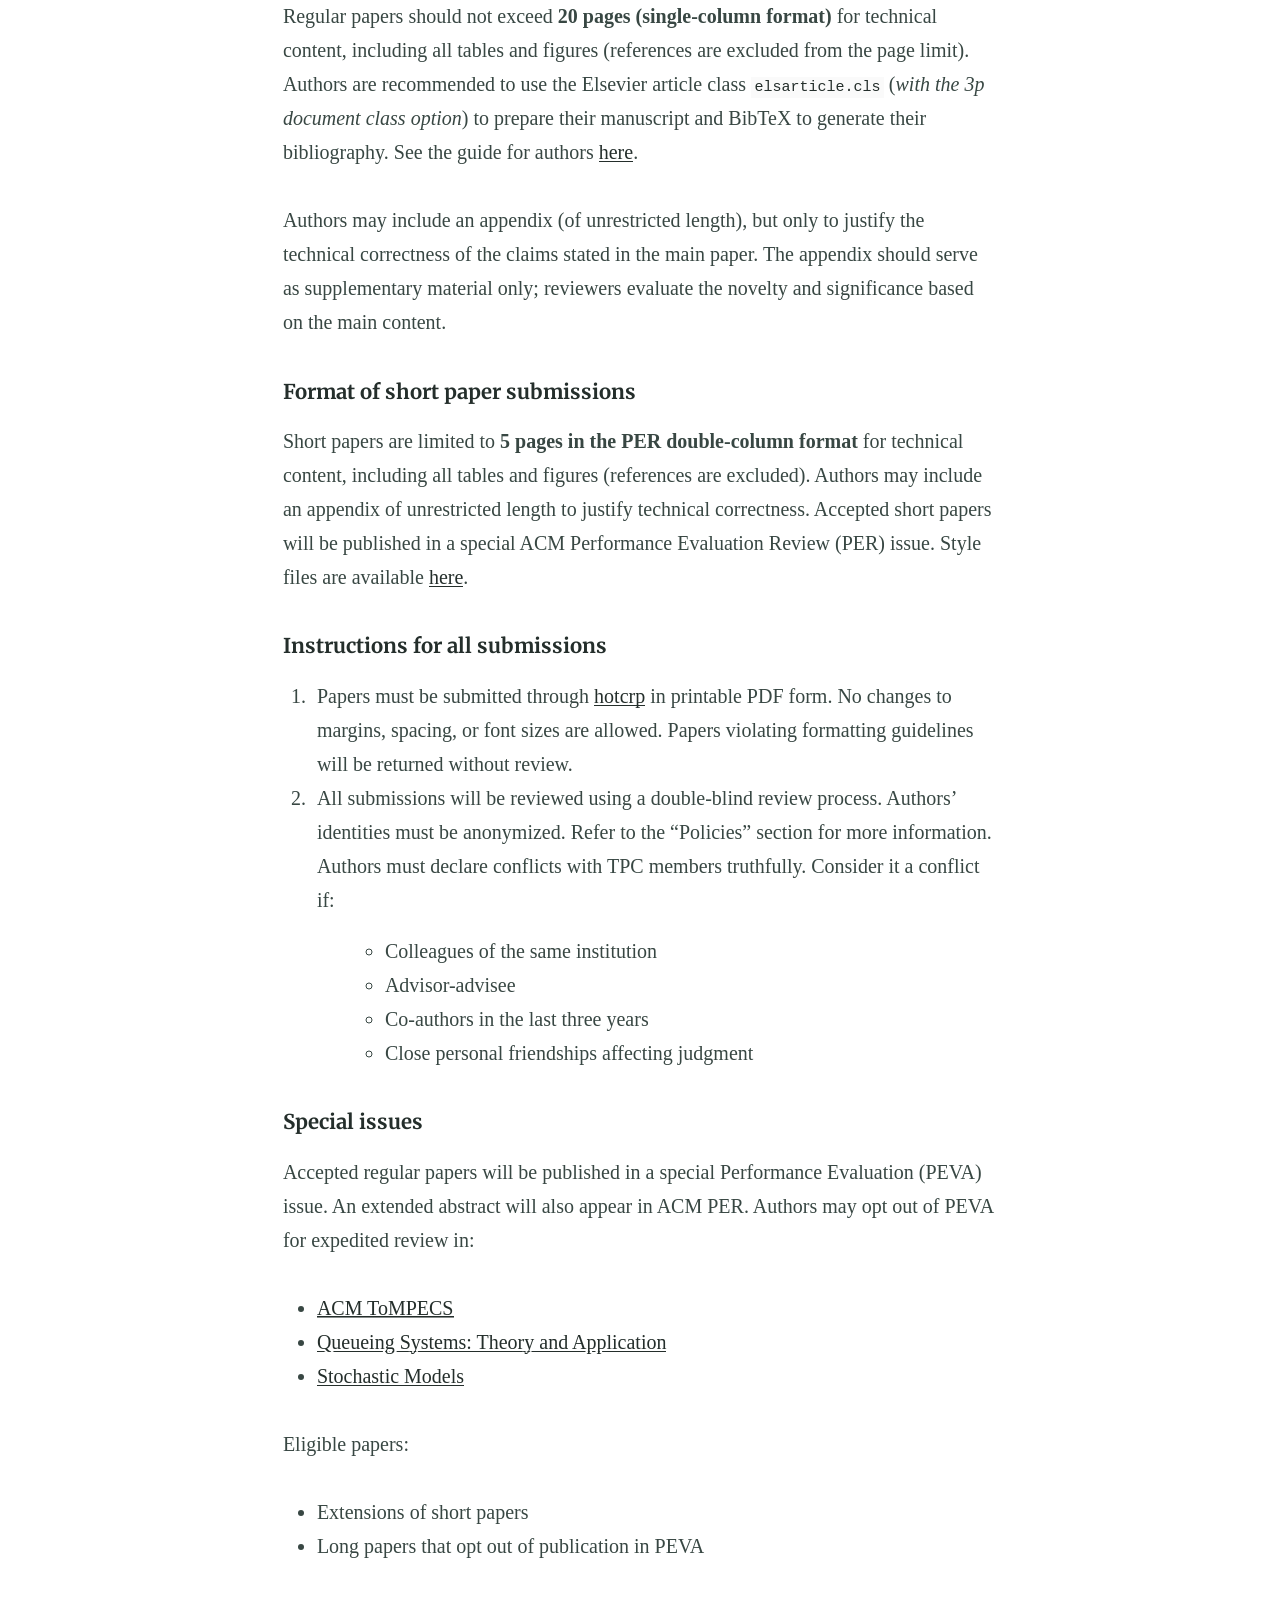
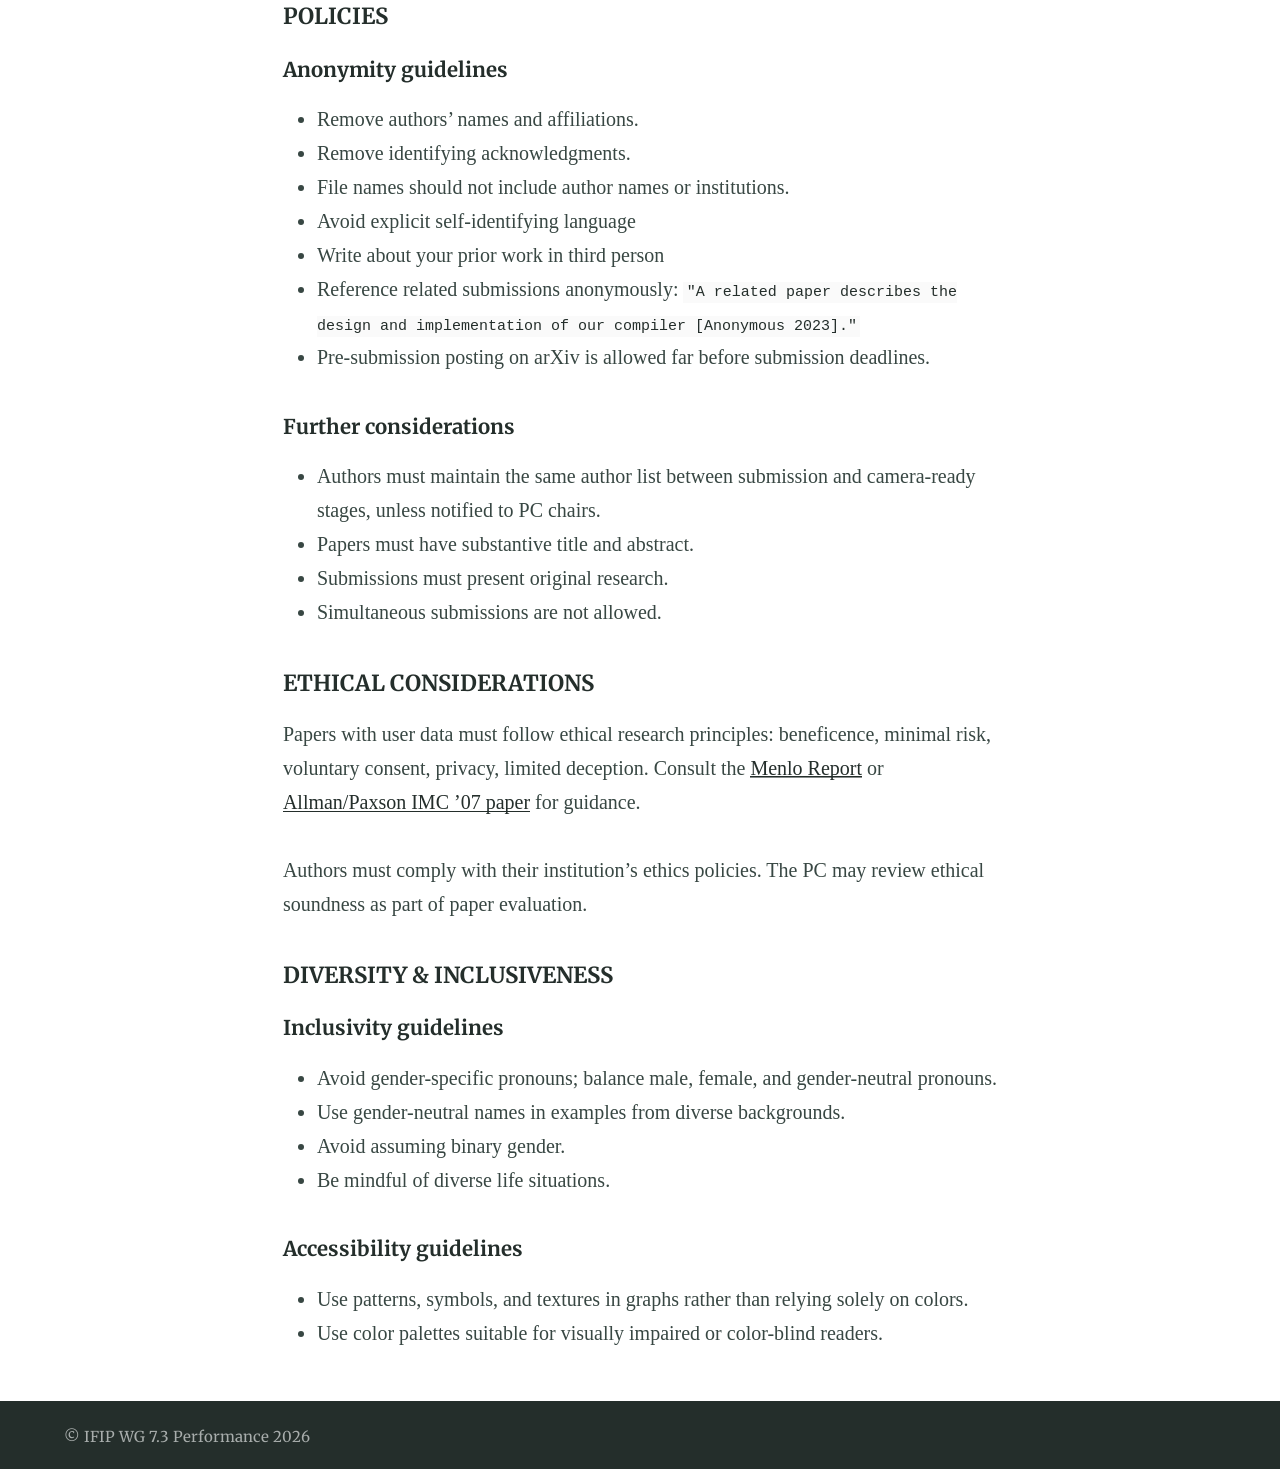
==== commit 4942b73e: "=grants" ====
--- a/call/index.html
+++ b/call/index.html
@@ -90,6 +90,10 @@
           </li>
           
           <li class="item--nav ">
+            <a href="/grants/">Student Travel Grants</a>
+          </li>
+          
+          <li class="item--nav ">
             <a href="/venue/">Venue</a>
           </li>
           
